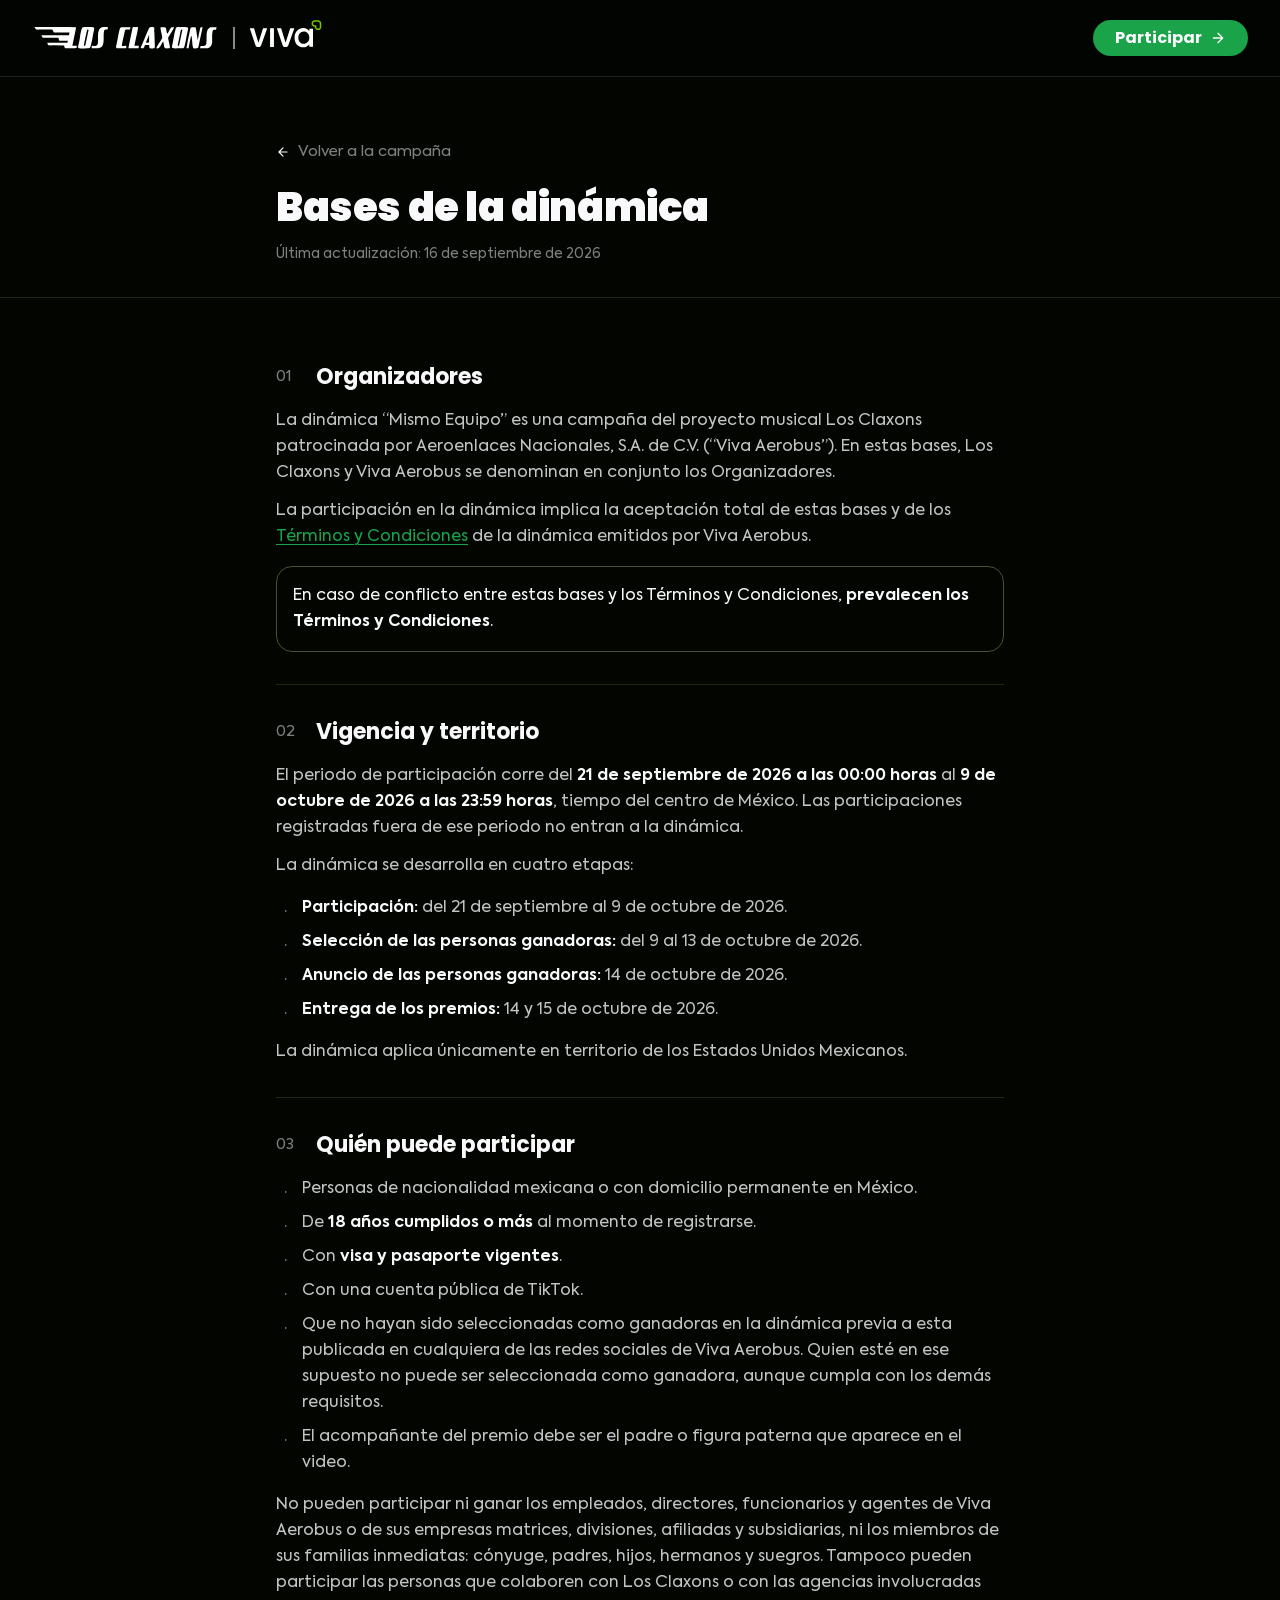
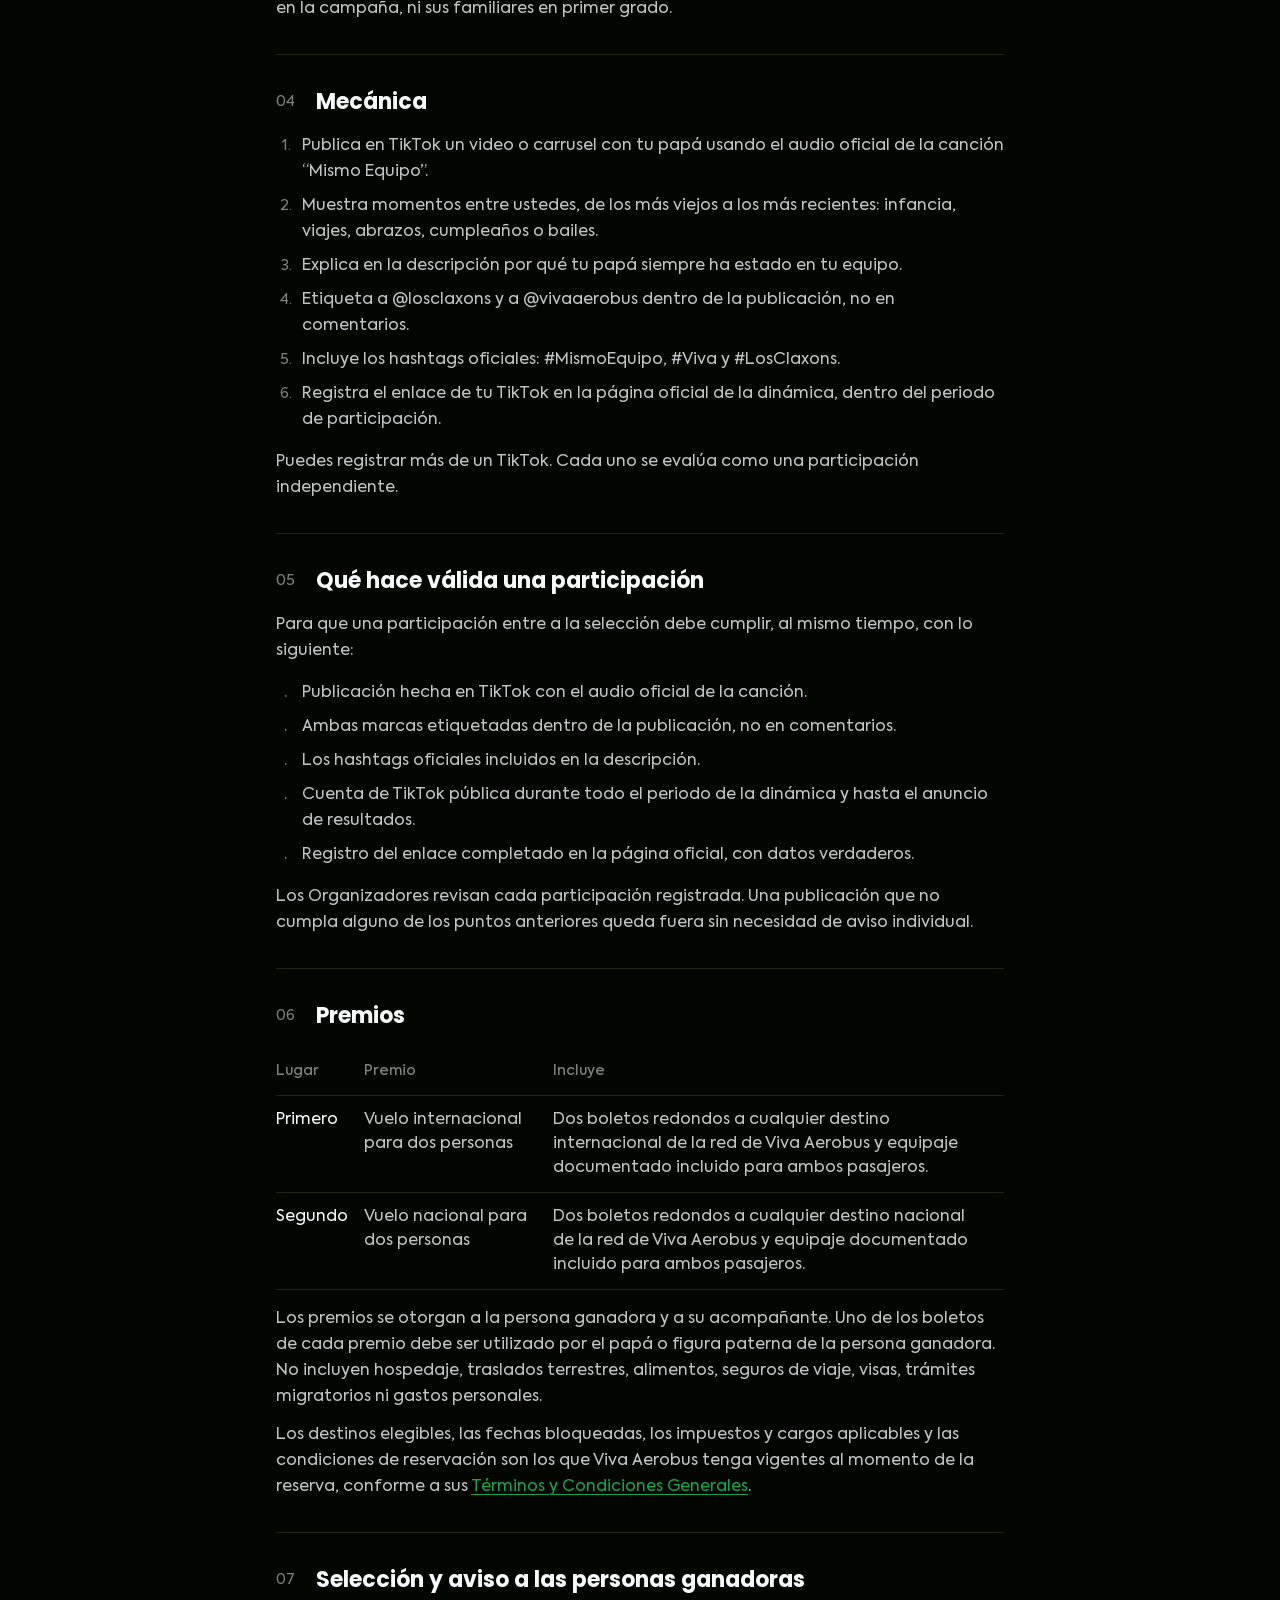
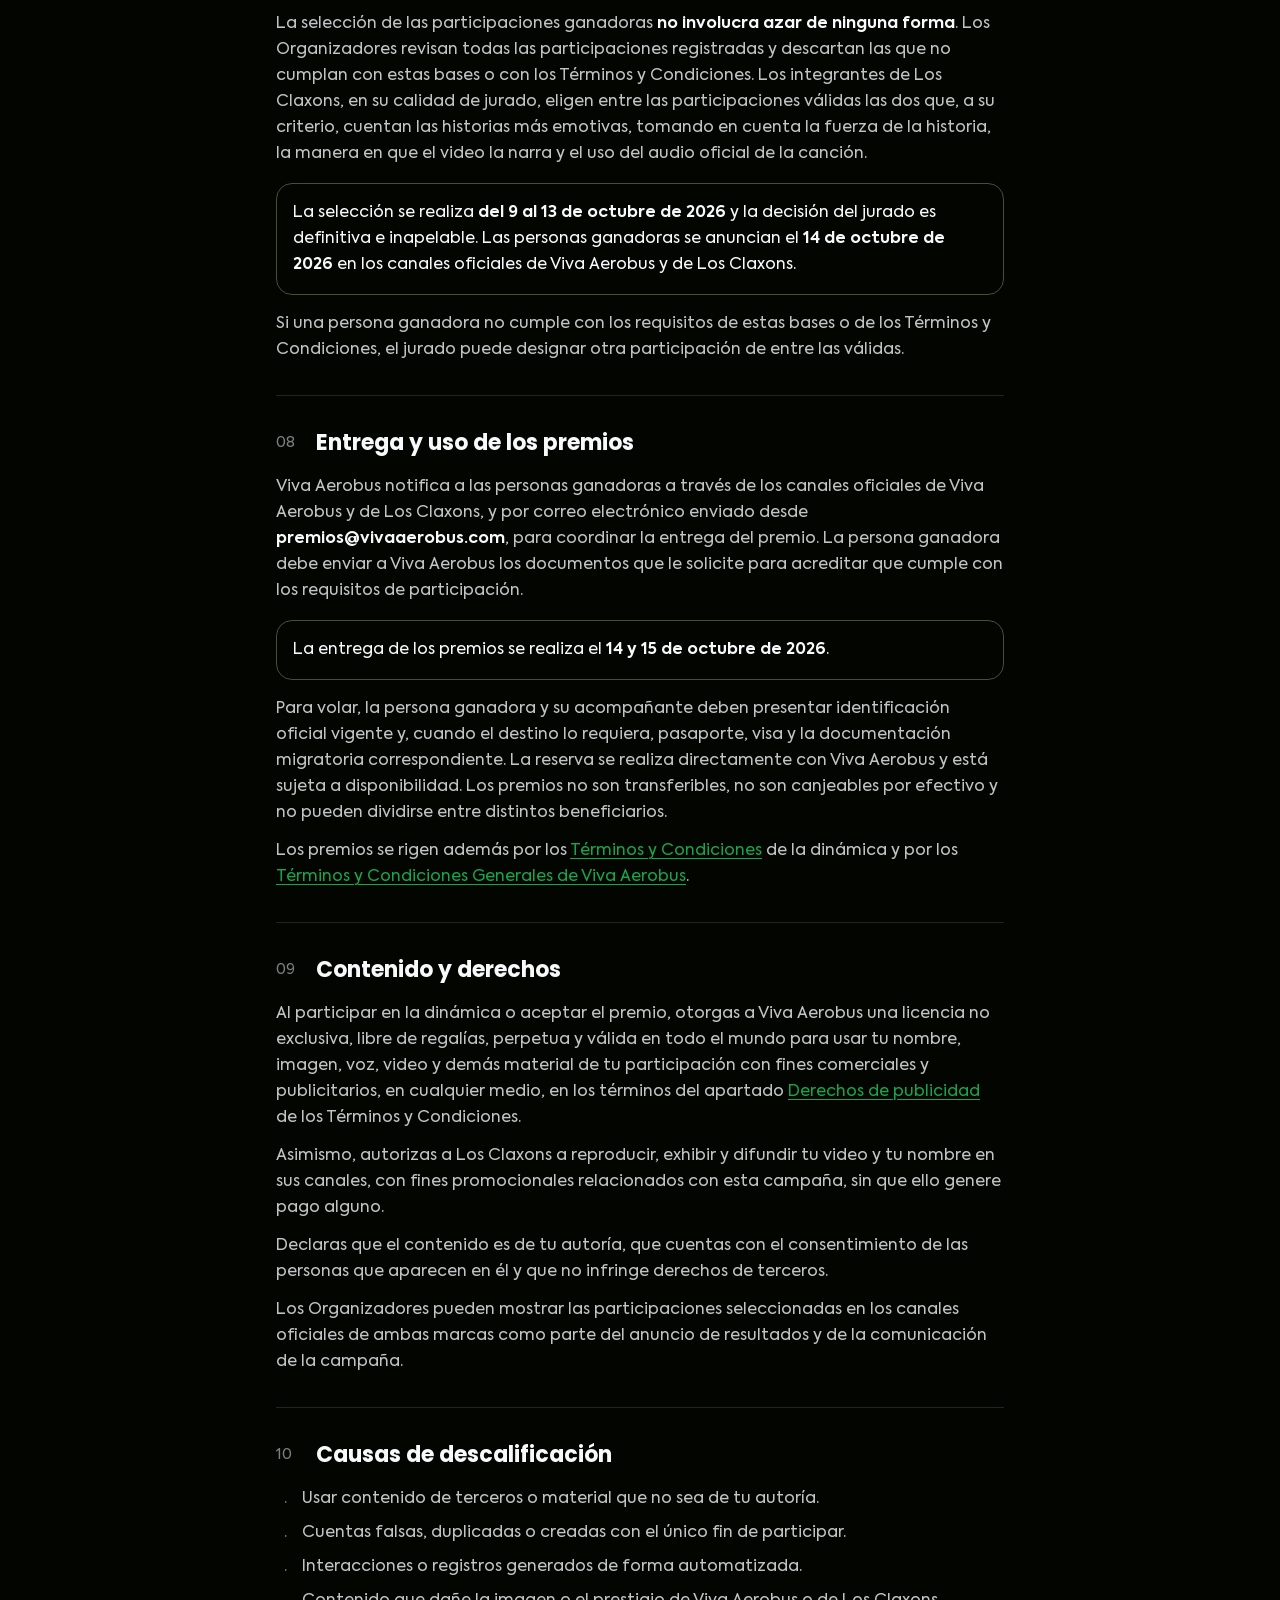
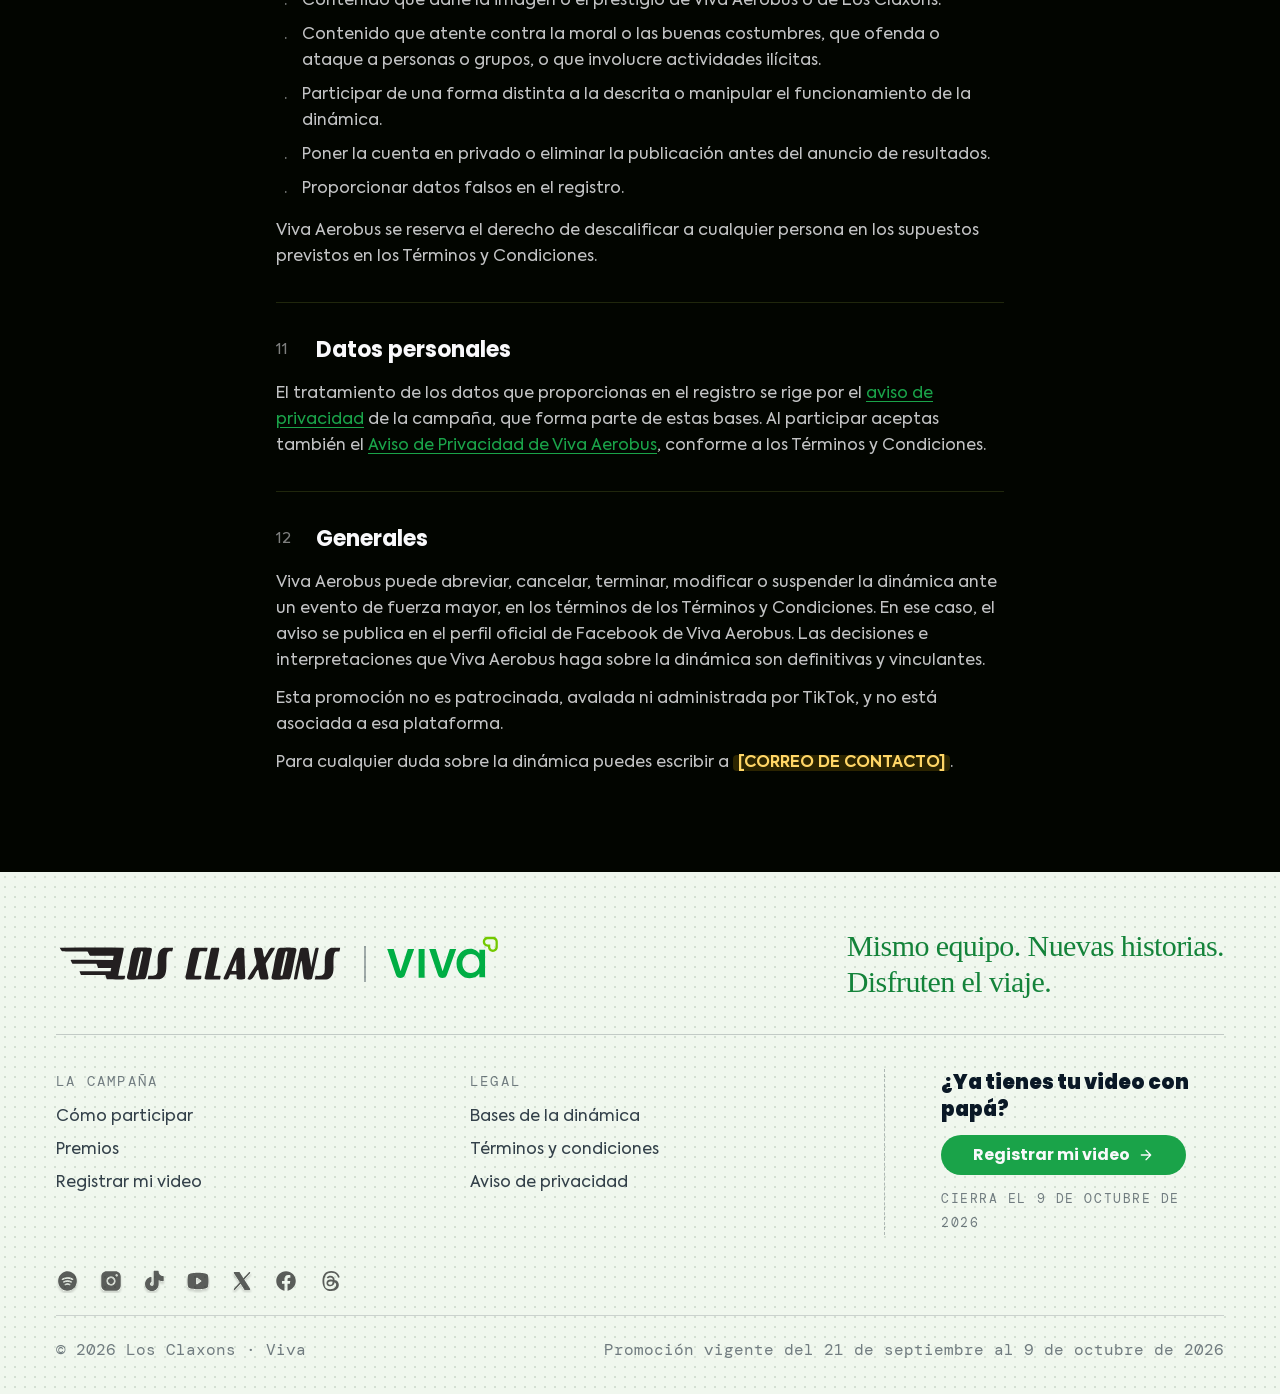
==== bases.html @ 54ed5cb2 "Mismo Equipo · version publica para www.losclaxons.com Sitio estatico listo para Apache en la raiz d" ====
<!doctype html>
<html lang="es-MX">
<head>
<meta charset="utf-8">
<meta name="viewport" content="width=device-width, initial-scale=1">

<title>Bases de la dinámica · Mismo Equipo</title>
<meta name="description" content="Bases oficiales de la dinámica Mismo Equipo de Los Claxons y Viva Aerobus: quién puede participar, mecánica, premios, fechas y cómo se eligen las participaciones ganadoras.">
<link rel="canonical" href="https://www.losclaxons.com/bases.html">

<meta name="theme-color" content="#020500">
<link rel="icon" href="favicon.ico" sizes="32x32">
<link rel="icon" href="favicon.svg" type="image/svg+xml">
<link rel="apple-touch-icon" href="apple-touch-icon.png">

<meta property="og:type" content="website">
<meta property="og:site_name" content="Mismo Equipo">
<meta property="og:locale" content="es_MX">
<meta property="og:url" content="https://www.losclaxons.com/bases.html">
<meta property="og:title" content="Bases de la dinámica Mismo Equipo">
<meta property="og:description" content="Bases oficiales de la dinámica Mismo Equipo de Los Claxons y Viva Aerobus: quién puede participar, mecánica, premios, fechas y cómo se eligen las participaciones ganadoras.">
<meta property="og:image" content="https://www.losclaxons.com/assets/og-mismo-equipo.jpg">
<meta property="og:image:type" content="image/jpeg">
<meta property="og:image:width" content="1200">
<meta property="og:image:height" content="630">
<meta property="og:image:alt" content="Una niña de la mano de su papá piloto, con el titular “Viaja con tu equipo favorito”.">

<meta name="twitter:card" content="summary_large_image">
<meta name="twitter:title" content="Bases de la dinámica Mismo Equipo">
<meta name="twitter:description" content="Bases oficiales de la dinámica Mismo Equipo de Los Claxons y Viva Aerobus: quién puede participar, mecánica, premios, fechas y cómo se eligen las participaciones ganadoras.">
<meta name="twitter:image" content="https://www.losclaxons.com/assets/og-mismo-equipo.jpg">
<meta name="twitter:image:alt" content="Una niña de la mano de su papá piloto, con el titular “Viaja con tu equipo favorito”.">

<link rel="preconnect" href="https://fonts.googleapis.com">
<link rel="preconnect" href="https://fonts.gstatic.com" crossorigin>
<link rel="stylesheet" href="https://fonts.googleapis.com/css2?family=Poppins:ital,wght@0,500;0,700;0,900;1,400&family=Crafty+Girls&family=DM+Mono:wght@400&display=swap">
<link rel="stylesheet" href="css/estilos.css">
<link rel="stylesheet" href="css/documento.css">
</head>
<body>

<a class="saltar" href="#contenido">Saltar al contenido</a>

<header class="d-cabecera" id="cabecera">
  <div class="fila">
    <a class="marcas" href="index.html" aria-label="Mismo Equipo, inicio">
      <img class="claxons" src="assets/claxons.svg" alt="Los Claxons" width="1217" height="152">
      <span class="barra" aria-hidden="true"></span>
      <img class="viva" src="assets/viva-blanco-lima.svg" alt="Viva" width="2000" height="813">
    </a>
    <a class="d-btn verde" href="index.html#registro">
      Participar
      <img src="assets/icon-arrow-right.svg" alt="" width="16" height="16">
    </a>
  </div>
</header>

<main>

  <!-- =========================================================== portada -->
  <header class="doc-portada">
    <div class="env">
      <a class="doc-volver" href="index.html">
        <img src="assets/icon-arrow-right.svg" alt="" width="14" height="14">
        Volver a la campaña
      </a>

      <h1 class="doc-titulo">Bases de la dinámica</h1>
      <p class="doc-fecha">Última actualización: 16 de septiembre de 2026</p>

    </div>
  </header>

  <!-- ============================================================ cuerpo -->
  <div class="doc-cuerpo env" id="contenido">

        <article class="doc-texto">

      <section id="organizadores">
        <h2><span class="n">01</span>Organizadores</h2>
        <p>La dinámica “Mismo Equipo” es una campaña del proyecto musical Los Claxons patrocinada por Aeroenlaces Nacionales, S.A. de C.V. (“Viva Aerobus”). En estas bases, Los Claxons y Viva Aerobus se denominan en conjunto los Organizadores.</p>
        <p>La participación en la dinámica implica la aceptación total de estas bases y de los <a href="terminos.html">Términos y Condiciones</a> de la dinámica emitidos por Viva Aerobus.</p>
        <div class="doc-nota">
          <p>En caso de conflicto entre estas bases y los Términos y Condiciones, <strong>prevalecen los Términos y Condiciones</strong>.</p>
        </div>
      </section>

      <section id="vigencia">
        <h2><span class="n">02</span>Vigencia y territorio</h2>
        <p>El periodo de participación corre del <strong>21 de septiembre de 2026 a las 00:00 horas</strong> al <strong>9 de octubre de 2026 a las 23:59 horas</strong>, tiempo del centro de México. Las participaciones registradas fuera de ese periodo no entran a la dinámica.</p>
        <p>La dinámica se desarrolla en cuatro etapas:</p>
        <ul>
          <li><strong>Participación:</strong> del 21 de septiembre al 9 de octubre de 2026.</li>
          <li><strong>Selección de las personas ganadoras:</strong> del 9 al 13 de octubre de 2026.</li>
          <li><strong>Anuncio de las personas ganadoras:</strong> 14 de octubre de 2026.</li>
          <li><strong>Entrega de los premios:</strong> 14 y 15 de octubre de 2026.</li>
        </ul>
        <p>La dinámica aplica únicamente en territorio de los Estados Unidos Mexicanos.</p>
      </section>

      <section id="participantes">
        <h2><span class="n">03</span>Quién puede participar</h2>
        <ul>
          <li>Personas de nacionalidad mexicana o con domicilio permanente en México.</li>
          <li>De <strong>18 años cumplidos o más</strong> al momento de registrarse.</li>
          <li>Con <strong>visa y pasaporte vigentes</strong>.</li>
          <li>Con una cuenta pública de TikTok.</li>
          <li>Que no hayan sido seleccionadas como ganadoras en la dinámica previa a esta publicada en cualquiera de las redes sociales de Viva Aerobus. Quien esté en ese supuesto no puede ser seleccionada como ganadora, aunque cumpla con los demás requisitos.</li>
          <li>El acompañante del premio debe ser el padre o figura paterna que aparece en el video.</li>
        </ul>
        <p>No pueden participar ni ganar los empleados, directores, funcionarios y agentes de Viva Aerobus o de sus empresas matrices, divisiones, afiliadas y subsidiarias, ni los miembros de sus familias inmediatas: cónyuge, padres, hijos, hermanos y suegros. Tampoco pueden participar las personas que colaboren con Los Claxons o con las agencias involucradas en la campaña, ni sus familiares en primer grado.</p>
      </section>

      <section id="mecanica">
        <h2><span class="n">04</span>Mecánica</h2>
        <ol>
          <li>Publica en TikTok un video o carrusel con tu papá usando el audio oficial de la canción “Mismo Equipo”.</li>
          <li>Muestra momentos entre ustedes, de los más viejos a los más recientes: infancia, viajes, abrazos, cumpleaños o bailes.</li>
          <li>Explica en la descripción por qué tu papá siempre ha estado en tu equipo.</li>
          <li>Etiqueta a @losclaxons y a @vivaaerobus dentro de la publicación, no en comentarios.</li>
          <li>Incluye los hashtags oficiales: #MismoEquipo, #Viva y #LosClaxons.</li>
          <li>Registra el enlace de tu TikTok en la página oficial de la dinámica, dentro del periodo de participación.</li>
        </ol>
        <p>Puedes registrar más de un TikTok. Cada uno se evalúa como una participación independiente.</p>
      </section>

      <section id="validez">
        <h2><span class="n">05</span>Qué hace válida una participación</h2>
        <p>Para que una participación entre a la selección debe cumplir, al mismo tiempo, con lo siguiente:</p>
        <ul>
          <li>Publicación hecha en TikTok con el audio oficial de la canción.</li>
          <li>Ambas marcas etiquetadas dentro de la publicación, no en comentarios.</li>
          <li>Los hashtags oficiales incluidos en la descripción.</li>
          <li>Cuenta de TikTok pública durante todo el periodo de la dinámica y hasta el anuncio de resultados.</li>
          <li>Registro del enlace completado en la página oficial, con datos verdaderos.</li>
        </ul>
        <p>Los Organizadores revisan cada participación registrada. Una publicación que no cumpla alguno de los puntos anteriores queda fuera sin necesidad de aviso individual.</p>
      </section>

      <section id="premios">
        <h2><span class="n">06</span>Premios</h2>
        <div class="doc-tabla">
          <table>
            <thead>
              <tr><th scope="col">Lugar</th><th scope="col">Premio</th><th scope="col">Incluye</th></tr>
            </thead>
            <tbody>
              <tr>
                <td>Primero</td>
                <td>Vuelo internacional para dos personas</td>
                <td>Dos boletos redondos a cualquier destino internacional de la red de Viva Aerobus y equipaje documentado incluido para ambos pasajeros.</td>
              </tr>
              <tr>
                <td>Segundo</td>
                <td>Vuelo nacional para dos personas</td>
                <td>Dos boletos redondos a cualquier destino nacional de la red de Viva Aerobus y equipaje documentado incluido para ambos pasajeros.</td>
              </tr>
            </tbody>
          </table>
        </div>
        <p>Los premios se otorgan a la persona ganadora y a su acompañante. Uno de los boletos de cada premio debe ser utilizado por el papá o figura paterna de la persona ganadora. No incluyen hospedaje, traslados terrestres, alimentos, seguros de viaje, visas, trámites migratorios ni gastos personales.</p>
        <p>Los destinos elegibles, las fechas bloqueadas, los impuestos y cargos aplicables y las condiciones de reservación son los que Viva Aerobus tenga vigentes al momento de la reserva, conforme a sus <a href="https://www.vivaaerobus.com/es-mx/legal/terminos-y-condiciones" target="_blank" rel="noopener">Términos y Condiciones Generales</a>.</p>
      </section>

      <section id="seleccion">
        <h2><span class="n">07</span>Selección y aviso a las personas ganadoras</h2>
        <p>La selección de las participaciones ganadoras <strong>no involucra azar de ninguna forma</strong>. Los Organizadores revisan todas las participaciones registradas y descartan las que no cumplan con estas bases o con los Términos y Condiciones. Los integrantes de Los Claxons, en su calidad de jurado, eligen entre las participaciones válidas las dos que, a su criterio, cuentan las historias más emotivas, tomando en cuenta la fuerza de la historia, la manera en que el video la narra y el uso del audio oficial de la canción.</p>
        <div class="doc-nota">
          <p>La selección se realiza <strong>del 9 al 13 de octubre de 2026</strong> y la decisión del jurado es definitiva e inapelable. Las personas ganadoras se anuncian el <strong>14 de octubre de 2026</strong> en los canales oficiales de Viva Aerobus y de Los Claxons.</p>
        </div>
        <p>Si una persona ganadora no cumple con los requisitos de estas bases o de los Términos y Condiciones, el jurado puede designar otra participación de entre las válidas.</p>
      </section>

      <section id="entrega">
        <h2><span class="n">08</span>Entrega y uso de los premios</h2>
        <p>Viva Aerobus notifica a las personas ganadoras a través de los canales oficiales de Viva Aerobus y de Los Claxons, y por correo electrónico enviado desde <strong>premios@vivaaerobus.com</strong>, para coordinar la entrega del premio. La persona ganadora debe enviar a Viva Aerobus los documentos que le solicite para acreditar que cumple con los requisitos de participación.</p>
        <div class="doc-nota">
          <p>La entrega de los premios se realiza el <strong>14 y 15 de octubre de 2026</strong>.</p>
        </div>
        <p>Para volar, la persona ganadora y su acompañante deben presentar identificación oficial vigente y, cuando el destino lo requiera, pasaporte, visa y la documentación migratoria correspondiente. La reserva se realiza directamente con Viva Aerobus y está sujeta a disponibilidad. Los premios no son transferibles, no son canjeables por efectivo y no pueden dividirse entre distintos beneficiarios.</p>
        <p>Los premios se rigen además por los <a href="terminos.html#premio">Términos y Condiciones</a> de la dinámica y por los <a href="https://www.vivaaerobus.com/es-mx/legal/terminos-y-condiciones" target="_blank" rel="noopener">Términos y Condiciones Generales de Viva Aerobus</a>.</p>
      </section>

      <section id="contenido-derechos">
        <h2><span class="n">09</span>Contenido y derechos</h2>
        <p>Al participar en la dinámica o aceptar el premio, otorgas a Viva Aerobus una licencia no exclusiva, libre de regalías, perpetua y válida en todo el mundo para usar tu nombre, imagen, voz, video y demás material de tu participación con fines comerciales y publicitarios, en cualquier medio, en los términos del apartado <a href="terminos.html#derechos">Derechos de publicidad</a> de los Términos y Condiciones.</p>
        <p>Asimismo, autorizas a Los Claxons a reproducir, exhibir y difundir tu video y tu nombre en sus canales, con fines promocionales relacionados con esta campaña, sin que ello genere pago alguno.</p>
        <p>Declaras que el contenido es de tu autoría, que cuentas con el consentimiento de las personas que aparecen en él y que no infringe derechos de terceros.</p>
        <p>Los Organizadores pueden mostrar las participaciones seleccionadas en los canales oficiales de ambas marcas como parte del anuncio de resultados y de la comunicación de la campaña.</p>
      </section>

      <section id="descalificacion">
        <h2><span class="n">10</span>Causas de descalificación</h2>
        <ul>
          <li>Usar contenido de terceros o material que no sea de tu autoría.</li>
          <li>Cuentas falsas, duplicadas o creadas con el único fin de participar.</li>
          <li>Interacciones o registros generados de forma automatizada.</li>
          <li>Contenido que dañe la imagen o el prestigio de Viva Aerobus o de Los Claxons.</li>
          <li>Contenido que atente contra la moral o las buenas costumbres, que ofenda o ataque a personas o grupos, o que involucre actividades ilícitas.</li>
          <li>Participar de una forma distinta a la descrita o manipular el funcionamiento de la dinámica.</li>
          <li>Poner la cuenta en privado o eliminar la publicación antes del anuncio de resultados.</li>
          <li>Proporcionar datos falsos en el registro.</li>
        </ul>
        <p>Viva Aerobus se reserva el derecho de descalificar a cualquier persona en los supuestos previstos en los Términos y Condiciones.</p>
      </section>

      <section id="datos">
        <h2><span class="n">11</span>Datos personales</h2>
        <p>El tratamiento de los datos que proporcionas en el registro se rige por el <a href="privacidad.html">aviso de privacidad</a> de la campaña, que forma parte de estas bases. Al participar aceptas también el <a href="https://www.vivaaerobus.com/es-mx/legal/aviso-de-privacidad" target="_blank" rel="noopener">Aviso de Privacidad de Viva Aerobus</a>, conforme a los Términos y Condiciones.</p>
      </section>

      <section id="generales">
        <h2><span class="n">12</span>Generales</h2>
        <p>Viva Aerobus puede abreviar, cancelar, terminar, modificar o suspender la dinámica ante un evento de fuerza mayor, en los términos de los Términos y Condiciones. En ese caso, el aviso se publica en el perfil oficial de Facebook de Viva Aerobus. Las decisiones e interpretaciones que Viva Aerobus haga sobre la dinámica son definitivas y vinculantes.</p>
        <p>Esta promoción no es patrocinada, avalada ni administrada por TikTok, y no está asociada a esa plataforma.</p>
        <p>Para cualquier duda sobre la dinámica puedes escribir a <mark class="pendiente">[CORREO DE CONTACTO]</mark>.</p>
      </section>

    </article>
  </div>

</main>

<!-- =============================================================== pie -->
<footer class="d-pie">
  <div class="env">
    <div class="d-pie-alto">
      <div class="marcas">
        <img class="claxons" src="assets/claxons-tinta.svg" alt="Los Claxons" width="1217" height="152">
        <span class="barra" aria-hidden="true"></span>
        <img class="viva" src="assets/viva.svg" alt="Viva" width="2000" height="813">
      </div>
      <p class="lema">Mismo equipo. Nuevas historias.<br>Disfruten el viaje.</p>
    </div>

    <div class="d-pie-rejilla">
      <nav aria-label="La campaña">
        <h4>La campaña</h4>
        <ul>
          <li><a href="index.html#como">Cómo participar</a></li>
          <li><a href="index.html#cancion">Premios</a></li>
          <li><a href="index.html#registro">Registrar mi video</a></li>
        </ul>
      </nav>
      <nav aria-label="Legal">
        <h4>Legal</h4>
        <ul>
          <li><a href="bases.html" aria-current="page">Bases de la dinámica</a></li>
          <li><a href="terminos.html">Términos y condiciones</a></li>
          <li><a href="privacidad.html">Aviso de privacidad</a></li>
        </ul>
      </nav>
      <div class="d-pie-llamado">
        <p class="invita">¿Ya tienes tu video con papá?</p>
        <a class="d-btn verde" href="index.html#registro">
          Registrar mi video
          <img src="assets/icon-arrow-right.svg" alt="" width="16" height="16">
        </a>
        <p class="plazo">Cierra el 9 de octubre de 2026</p>
      </div>
    </div>

    <ul class="d-pie-social" aria-label="Los Claxons en redes">
      <li><a href="https://ffm.to/mismoequipo" target="_blank" rel="noopener" aria-label="Escuchar Mismo Equipo"><img src="assets/social-spotify.svg" alt="" width="23" height="24"></a></li>
      <li><a href="https://www.instagram.com/losclaxons/" target="_blank" rel="noopener" aria-label="Los Claxons en Instagram"><img src="assets/social-instagram.svg" alt="" width="24" height="24"></a></li>
      <li><a href="https://www.tiktok.com/@los.claxons" target="_blank" rel="noopener" aria-label="Los Claxons en TikTok"><img src="assets/social-tiktok.svg" alt="" width="23" height="24"></a></li>
      <li><a href="https://www.youtube.com/@LosClaxonsOficial" target="_blank" rel="noopener" aria-label="Los Claxons en YouTube"><img src="assets/social-youtube.svg" alt="" width="24" height="24"></a></li>
      <li><a href="https://twitter.com/LosClaxons" target="_blank" rel="noopener" aria-label="Los Claxons en X"><img src="assets/social-x.svg" alt="" width="24" height="24"></a></li>
      <li><a href="https://www.facebook.com/losclaxons" target="_blank" rel="noopener" aria-label="Los Claxons en Facebook"><img src="assets/social-facebook.svg" alt="" width="24" height="24"></a></li>
      <li><a href="https://www.threads.com/@losclaxons" target="_blank" rel="noopener" aria-label="Los Claxons en Threads"><img src="assets/social-threads.svg" alt="" width="24" height="24"></a></li>
    </ul>

    <div class="d-pie-bajo">
      <span>© 2026 Los Claxons · Viva</span>
      <span>Promoción vigente del 21 de septiembre al 9 de octubre de 2026</span>
    </div>
  </div>
</footer>

<script src="js/documento.js"></script>
</body>
</html>
---- css/estilos.css ----
/* ============================================================== fuentes == */
/* Guia de marca: Poppins para titulos, Axiforma para contenido digital.
   Axiforma es comercial y no existe en Google Fonts, asi que sus archivos
   van en assets/fuentes/ con licencia web. Mientras no esten, la pila de
   respaldo cae en Poppins y la pagina no se rompe. La manuscrita de
   campana se queda como esta. */

@font-face {
  font-family: "Axiforma";
  src: url("../assets/fuentes/axiforma-regular.woff2") format("woff2");
  font-weight: 400; font-style: normal; font-display: swap;
}

@font-face {
  font-family: "Axiforma";
  src: url("../assets/fuentes/axiforma-italic.woff2") format("woff2");
  font-weight: 400; font-style: italic; font-display: swap;
}

@font-face {
  font-family: "Axiforma";
  src: url("../assets/fuentes/axiforma-medium.woff2") format("woff2");
  font-weight: 500; font-style: normal; font-display: swap;
}

@font-face {
  font-family: "Axiforma";
  src: url("../assets/fuentes/axiforma-bold.woff2") format("woff2");
  font-weight: 700; font-style: normal; font-display: swap;
}

@font-face {
  font-family: "Axiforma";
  src: url("../assets/fuentes/axiforma-black.woff2") format("woff2");
  font-weight: 900; font-style: normal; font-display: swap;
}

/* ==========================================================================
   Mismo Equipo · Los Claxons × Viva Aerobús
   Implementación directa del Figma "Claxon / landing-page" (28:54679).
   Los valores son los del archivo: espaciados, tamaños, colores y radios.
   El diseño está hecho a 1440 px; abajo de eso se adapta.
   ========================================================================== */

:root {
  /* --- tokens del archivo --- */
  --verde:        #1aa349;
  --negro:        #020500;
  --blanco:       #ffffff;

  --neutral-50:   #f9f9fb;
  --neutral-200:  #ccccd6;
  --neutral-300:  #aeafbe;
  --neutral-400:  #9091a5;
  --neutral-800:  #282942;

  --primary-400:  #a6b994;
  --primary-800:  #455130;
  --primary-950:  #20270c;

  --secondary-50:  #fffefa;
  --secondary-500: #dcd4b4;

  --boleto:       #f0f7ee;
  --cafe:         #5a4e37;
  --pie-fondo:    #f0f7ee;   /* el mismo claro del boleto y del formulario */

  /* estados inferidos, no venían dibujados */
  --verde-claro:  #22c45a;
  --verde-oscuro: #14833a;
  --error:        #c4453a;
  --error-suave:  #fbeceb;

  /* --- escala de espaciado del archivo --- */
  --e-1: 4px;  --e-2: 8px;   --e-3: 12px;  --e-4: 16px;
  --e-8: 32px; --e-16: 64px; --e-24: 96px; --e-32: 128px;

  --r-lg: 16px; --r-xl: 24px; --r-full: 9999px;

  /* --- tipografías --- */
  /* titulos */
  --display: "Poppins", "Helvetica Neue", Arial, sans-serif;
  /* contenido digital */
  --texto:   "Axiforma", "Poppins", "Helvetica Neue", Arial, sans-serif;
  --mano:    "Crafty Girls", "Segoe Script", cursive;

  --ancho:   1200px;
  --sombra-boleto: drop-shadow(0 3.6px 1.8px rgba(0,0,0,.25));
  --boleto-escala: 1;

  /* La palabra "viva" ocupa el 64% de su lienzo y "LOS CLAXONS" el 90% del
     suyo, asi que a misma altura de caja Viva se ve mas chico. Este factor
     lo compensa; a 1.40 los dos logotipos medirian exactamente igual. */
  --viva-escala: 1.15;
  --claxons-escala: .9;
}

/* La pieza vive en oscuro por diseño. */

/* Los bloques oscuros sin foto llevan la misma trama de puntos que el pie,
   apenas visible, para que el negro no quede plano. */
.d-trama { position: relative; isolation: isolate; }
.d-trama::before {
  content: ""; position: absolute; inset: 0; z-index: -1; pointer-events: none;
  color: #6f8a74;
  background-image: radial-gradient(circle, currentColor 1px, transparent 1.1px);
  background-size: 12px 12px; opacity: .07;
}

*, *::before, *::after { box-sizing: border-box; }

html { scroll-behavior: smooth; scroll-padding-top: 96px; }
@media (prefers-reduced-motion: reduce) { html { scroll-behavior: auto; } }

body {
  margin: 0;
  background: var(--negro);
  color: var(--neutral-50);
  font-family: var(--texto);
  font-size: 16px;
  line-height: 24px;
  -webkit-font-smoothing: antialiased;
  overflow-x: hidden;
}

img, svg { display: block; max-width: 100%; }
img { height: auto; }
a { color: inherit; }
::selection { background: var(--verde); color: #fff; }
:focus-visible { outline: 2px solid var(--verde-claro); outline-offset: 3px; border-radius: 4px; }

.solo-lectores { position: absolute; width: 1px; height: 1px; overflow: hidden; clip: rect(0 0 0 0); white-space: nowrap; }
.saltar {
  position: absolute; left: 16px; top: -72px; z-index: 200;
  background: var(--verde); color: #fff; padding: 12px 24px;
  border-radius: var(--r-xl); font-family: var(--display); font-weight: 700;
  font-size: 16px; text-decoration: none; transition: top .18s ease;
}
.saltar:focus { top: 16px; }

/* --------------------------------------------------------------- texto -- */

h1, h2, h3, h4 { margin: 0; font-family: var(--display); font-weight: 900; }
p { margin: 0; }

.d-h1 { font-size: 80px; line-height: 82px; color: var(--blanco); }
.d-h2 { font-size: 40px; line-height: 48px; }
.d-h3 { font-size: 20px; line-height: 28px; font-weight: 700; }

.d-mano {
  font-family: var(--mano); font-weight: 400;
  color: var(--verde); letter-spacing: -1.6px; line-height: 34px;
  font-size: 32px;
}

.d-cuerpo { font-family: var(--texto); font-size: 16px; line-height: 24px; }

/* --------------------------------------------------------------- botón -- */

.d-btn {
  display: inline-flex; align-items: center; justify-content: center; gap: var(--e-2);
  border: 0; border-radius: var(--r-xl);
  font-family: var(--display); font-size: 16px; line-height: 16px; font-weight: 700;
  text-decoration: none; cursor: pointer;
  padding: var(--e-3) var(--e-8);
  transition: background-color .2s ease, border-color .2s ease, color .2s ease,
              transform .16s cubic-bezier(.2,.7,.3,1), box-shadow .2s ease;
}
.d-btn img, .d-btn svg { width: 16px; height: 16px; transition: transform .24s cubic-bezier(.2,.7,.3,1); }
.d-btn:hover img, .d-btn:hover svg { transform: translateX(4px); }

.d-btn.verde { background: var(--verde); color: var(--neutral-50); }
.d-btn.verde:hover { background: var(--verde-claro); transform: translateY(-2px); box-shadow: 0 10px 24px -12px rgba(26,163,73,.85); }
.d-btn.verde:active { background: var(--verde-oscuro); transform: translateY(0); }

.d-btn.linea {
  background: rgba(249,249,251,0); border: 1px solid var(--neutral-50); color: var(--neutral-50);
  font-weight: 500; padding: var(--e-3) var(--e-4);
}
.d-btn.linea:hover { background: rgba(249,249,251,.12); transform: translateY(-2px); }
.d-btn.linea:active { transform: translateY(0); }

.d-btn[disabled], .d-btn[aria-disabled="true"] {
  opacity: .45; pointer-events: none;
}

/* ------------------------------------------------------------ cabecera -- */

.d-cabecera {
  position: fixed; top: 0; left: 0; right: 0; z-index: 60;
  background: rgba(2,5,0,.86); backdrop-filter: blur(14px);
  border-bottom: 1px solid rgba(249,249,251,.1);
  transition: transform .4s cubic-bezier(.2,.7,.3,1), opacity .24s ease;
}
.d-cabecera.oculta { transform: translateY(-100%); opacity: 0; pointer-events: none; }
.d-cabecera .fila {
  max-width: 1440px; margin: 0 auto; padding: 0 var(--e-8);
  height: 76px; display: flex; align-items: center; gap: var(--e-4);
}
/* Guia de marca de Viva: cuando acompana a otra marca va del lado
   derecho, a escala balanceada y separada por un filete vertical. */
/* Los logotipos nuevos traen su tinta centrada en el lienzo (48.7% y 50%),
   asi que se alinean solos. Se miden por ALTO, no por ancho: asi el par
   queda parejo aunque cambien de proporcion al reemplazarlos. */
.d-cabecera .marcas { display: flex; align-items: center; gap: 14px; text-decoration: none; }
.d-cabecera .marcas .claxons { height: calc(26px * var(--claxons-escala)); width: auto; }
.d-cabecera .marcas .viva { height: calc(26px * var(--viva-escala)); width: auto; }
.d-cabecera .marcas .barra { flex: none; width: 1.5px; height: 22px; background: rgba(249,249,251,.55); }
.d-cabecera .d-btn { margin-left: auto; padding: 10px 22px; }

/* ---------------------------------------------------------------- hero -- */

.d-hero {
  position: relative; isolation: isolate;
  min-height: 854px;
  display: flex; align-items: center;
  padding: var(--e-32) 24px;
}
.d-hero-foto {
  position: absolute; inset: 0; z-index: -2;
  width: 100%; height: 100%; object-fit: cover; object-position: 62% 50%;
}
.d-hero-velo {
  position: absolute; inset: 0; z-index: -1;
  background:
    linear-gradient(90deg, rgba(0,0,0,.2) 0%, rgba(0,0,0,.2) 100%),
    linear-gradient(180deg, rgba(0,0,0,0) 0%, rgba(0,0,0,.56) 50%, var(--negro) 100%);
}
/* mismo contenedor que las demas secciones: 1200 px como tope, centrado */
.d-hero-bloque {
  flex: 1 0 0; min-width: 0; max-width: var(--ancho); margin: 0 auto;
  display: flex; flex-direction: column;
}

.d-hero-cont { display: flex; flex-direction: column; gap: var(--e-4); padding: var(--r-lg) var(--e-4); }

/* lockup: posiciones exactas del archivo */
/* Era un lockup de posiciones absolutas calcadas del Figma. Los logotipos
   nuevos tienen otra proporcion, asi que ahora es una fila que se alinea
   por el centro y aguanta cualquier reemplazo. */
/* el ala del logotipo entra con aire propio; el margen negativo lo alinea
   opticamente con la primera letra del titular */
.d-marcas-hero { display: flex; align-items: center; gap: 22px; margin-left: -40px; }
.d-marcas-hero .claxons { height: calc(50px * var(--claxons-escala)); width: auto; }
.d-marcas-hero .viva { height: calc(50px * var(--viva-escala)); width: auto; }
.d-marcas-hero .barra { flex: none; width: 2px; height: 40px; background: rgba(249,249,251,.62); }

.d-hero-titulo { display: flex; flex-direction: column; gap: 2px; padding: var(--e-4) 0 var(--e-4); }
.d-hero-titulo .d-h1 { white-space: pre-wrap; }

.d-hashtag-hero { height: 68px; display: flex; align-items: flex-end; padding-left: 280px; }
.d-hashtag-hero span {
  display: block;
  font-family: var(--mano); font-weight: 400;
  font-size: 74px; line-height: 74px; letter-spacing: -3.7px;
  color: var(--verde);
  text-shadow: -1.581px 1.581px 1.581px rgba(0,0,0,.4);
  transform: rotate(-3.79deg); transform-origin: left center;
  white-space: nowrap;
}

/* La linea estira y el avion no: antes era un solo svg con
   preserveAspectRatio=none y en pantallas angostas se aplastaba. */
.d-divisor {
  /* mas largo que el parrafo del hero, que mide 680, para que sobresalga */
  position: relative; width: 780px; max-width: 100%; height: 5px; margin: 0;
  display: flex; align-items: center; gap: 18px;
}
.d-divisor .linea { flex: 1 1 auto; min-width: 0; height: 2px; background: #00ad44; }
.d-divisor .avion { flex: none; width: 56px; height: 56px; max-width: none; }

.d-hero-texto { width: 680px; max-width: 100%; padding: var(--e-4) 0; }
.d-hero-texto p { color: var(--neutral-50); font-size: 20px; line-height: 30px; }

.d-hero-acciones { display: flex; gap: var(--e-4); align-items: center; padding-top: 10px; }

.d-hero-social { display: flex; flex-direction: column; gap: var(--e-4); padding: var(--r-lg) var(--e-4); }
.d-social { display: flex; flex-wrap: wrap; align-items: center; gap: 14px 22px; list-style: none; margin: 0; padding: 0; }
.d-social .rotulo { color: var(--neutral-50); }
.d-social a {
  display: block; width: 27px; height: 27px;
  transition: transform .22s cubic-bezier(.2,.7,.3,1), filter .22s ease, opacity .22s ease;
  opacity: .92;
}
.d-social a:hover { transform: translateY(-3px) scale(1.08); opacity: 1; filter: drop-shadow(0 4px 10px rgba(26,163,73,.55)); }
.d-social img { width: 100%; height: 100%; }

/* ------------------------------------------------- canción y premios --- */

/* Los boletos van rotados y se salen de su caja a proposito. overflow-x:
   clip recorta ese sobrante sin crear contenedor de scroll ni tocar el
   eje vertical, asi el documento nunca se ensancha. */
.d-seccion {
  padding: var(--e-32) 24px; display: flex; align-items: center; justify-content: center;
  overflow-x: clip;
}
.d-bloque { flex: 1 0 0; min-width: 0; max-width: var(--ancho); display: flex; }

.d-cancion-txt {
  width: 546px; flex: none;
  display: flex; flex-direction: column; gap: var(--e-4);
  padding: var(--r-lg) var(--e-4);
}
.d-cancion-txt .d-h2 { color: var(--neutral-50); }
.d-cancion-txt .cuerpo { color: var(--neutral-50); font-size: 20px; line-height: 30px; }
.d-cancion-txt .cuerpo u { text-decoration: underline; text-underline-position: from-font; }
.d-cancion-txt .cuerpo .enlace {
  color: var(--verde); text-decoration: underline; text-underline-offset: 3px;
  transition: color .18s ease;
}
.d-cancion-txt .cuerpo .enlace:hover { color: var(--verde-claro); }

.d-tags { display: flex; flex-wrap: wrap; gap: 8px 14px; }
.d-tag {
  font-family: var(--texto); font-style: italic; font-size: 17px; line-height: 28px;
  color: var(--verde); background: none; border: 0; padding: 0;
  border-radius: 48px; cursor: pointer; white-space: nowrap;
  transition: color .18s ease, text-shadow .18s ease, transform .14s ease;
}
.d-tag:hover { color: var(--verde-claro); text-shadow: 0 0 14px rgba(34,196,90,.55); }
.d-tag:active { transform: scale(.96); }
.d-tag.copiada { color: var(--verde-claro); text-shadow: 0 0 16px rgba(34,196,90,.7); }

/* boletos */
.d-boletos {
  flex: 1 0 0; min-width: 0; height: 385px;
  display: flex; align-items: flex-end;
  padding: var(--r-lg) var(--e-4);
  perspective: 1600px;
}
.d-boleto-caja {
  width: calc(418.474px * var(--boleto-escala));
  height: calc(619.966px * var(--boleto-escala));
  flex: none;
  display: flex; align-items: center; justify-content: center;
}
.d-boleto-caja.uno { margin-right: calc(-54px * var(--boleto-escala)); z-index: 2; }
.d-boleto-caja.dos { z-index: 1; }

.d-boleto {
  position: relative; width: 324px; height: 572.4px;
  filter: var(--sombra-boleto);
  transition: transform .45s cubic-bezier(.2,.7,.3,1), filter .45s ease;
}
.d-boleto-caja.uno .d-boleto { transform: rotate(-10deg) scale(var(--boleto-escala)); }
.d-boleto-caja.dos .d-boleto { transform: rotate(10deg) scale(var(--boleto-escala)); }
.d-boleto-caja:hover { z-index: 3; }
.d-boleto-caja:hover .d-boleto {
  transform: rotate(0deg) translateY(-14px) scale(calc(var(--boleto-escala) * 1.03));
  filter: drop-shadow(0 22px 30px rgba(0,0,0,.5));
}
@media (prefers-reduced-motion: reduce) {
  .d-boleto-caja:hover .d-boleto { transform: rotate(0deg); }
}

.d-boleto .forma { position: absolute; left: -0.04px; top: -4.27px; width: 324.076px; height: 575.1px; }
.d-boleto .retrato {
  position: absolute; left: 24.3px; top: 24.75px;
  width: 275.4px; height: 227.7px; border-radius: 18px; overflow: hidden;
}
.d-boleto .retrato img { width: 100%; height: 100%; object-fit: cover; }
.d-boleto .retrato::after {
  content: ""; position: absolute; inset: 0; border-radius: 18px;
  background: linear-gradient(180deg, rgba(2,5,0,0) 40%, rgba(2,5,0,.32) 100%);
}

.d-boleto .lugar {
  position: absolute; left: 91.84px; top: 87.07px; width: 130.5px;
  display: flex; flex-direction: column; align-items: center; justify-content: center;
  color: var(--neutral-50); white-space: nowrap;
  filter: drop-shadow(0 3.6px 1.8px rgba(0,0,0,.25));
  z-index: 2;
}
/* el numero va en la manuscrita de campana y el ordinal en Poppins */
.d-boleto .lugar .num { font-family: var(--mano); font-weight: 400; font-size: 90px; line-height: 90px; }
.d-boleto .lugar .num sup {
  font-family: var(--display); font-weight: 700;
  font-size: 34px; line-height: 90px; vertical-align: baseline; letter-spacing: -.01em;
}
.d-boleto .lugar .palabra {
  font-family: var(--display); font-weight: 900;
  font-size: 45px; line-height: 42px; text-transform: uppercase;
}

.d-boleto .corte { position: absolute; left: 16.24px; top: 298.57px; width: 291.6px; }
.d-boleto .lista {
  position: absolute; left: 29.74px; top: 304px; width: 265.5px;
  display: flex; flex-direction: column; align-items: center; gap: 7px;
}
.d-boleto .lista .encabezado { width: 100%; text-align: center; }
.d-boleto .lista .titulo {
  font-family: var(--texto); font-weight: 900; font-size: 19px; line-height: 24px;
  text-transform: uppercase; color: var(--neutral-800);
}
.d-boleto .lista .sub {
  font-family: var(--mano); font-size: 22px; line-height: 1.15;
  letter-spacing: -1.2px; color: var(--verde);
}
.d-boleto .lista .fila { display: flex; align-items: center; gap: 7.2px; width: 100%; }
.d-boleto .lista .fila img { width: 15.5px; height: 15.5px; flex: none; }
.d-boleto .lista .fila p { font-size: 13.5px; line-height: 18px; color: var(--neutral-800); }

/* --------------------------------------------------------------- pasos -- */

.d-pasos { position: relative; isolation: isolate; padding: var(--e-24) 24px; }
.d-pasos-foto { position: absolute; inset: 0; z-index: -2; width: 100%; height: 100%; object-fit: cover; }
.d-pasos > .d-pasos-foto, .d-pasos > .d-pasos-velo { left: 0; right: 0; }
.d-pasos-velo {
  position: absolute; inset: 0; z-index: -1;
  /* la banda clara del centro se abre del 34 al 66% para que se vean las
     caras de la foto; antes era un solo punto al 38% */
  background:
    linear-gradient(90deg, rgba(0,0,0,.4) 0%, rgba(0,0,0,.4) 100%),
    linear-gradient(180deg, var(--negro) 0%, rgba(2,5,0,.76) 12%, rgba(2,5,0,.3) 24%,
                    rgba(2,5,0,.06) 34%, rgba(2,5,0,.06) 66%, rgba(2,5,0,.3) 78%,
                    rgba(2,5,0,.76) 89%, var(--negro) 100%);
}
.d-pasos-bloque { max-width: 1040px; margin: 0 auto; display: flex; flex-direction: column; }

.d-pasos-cabeza {
  display: flex; flex-direction: column; align-items: center; justify-content: center;
  padding: var(--e-4); text-align: center;
}
.d-pasos-cabeza .d-h2 { color: var(--neutral-50); width: 100%; }
.d-pasos-cabeza .d-mano { text-shadow: -2px 2px 2px rgba(0,0,0,.4); white-space: nowrap; }

/* Los seis pasos son un solo listado en orden 1-6, para que se lean igual
   con lector de pantalla, con el teclado y en movil. El escalonado de
   escritorio lo hace la reja, no el orden del documento: antes eran dos
   columnas con 1-3-5 y 2-4-6, y al apilarse en movil se leia 1-3-5-2-4-6. */
.d-pasos-cuerpo {
  position: relative; min-height: 640px;
  padding: var(--r-lg) var(--e-4);
}
.d-pasos-lista {
  list-style: none; margin: 0; padding: 0;
  display: grid; grid-template-columns: 1fr 1fr;
  column-gap: var(--e-16); row-gap: var(--e-4);
  align-items: start;
}
/* la columna derecha baja un escalon */
.d-pasos-lista .paso:nth-child(even) { margin-top: var(--e-24); }

.d-divisor-v { position: absolute; left: 50%; top: 0; bottom: 0; width: 0; }
.d-divisor-v img { position: absolute; left: -7.36px; top: 0; height: 100%; width: 14.7279px; max-width: none; }

.paso {
  display: flex; align-items: center; gap: var(--e-2);
  list-style: none;
  padding: var(--e-4); border-radius: var(--r-xl);
  border: 1px solid transparent;
  opacity: 0; transform: translateY(18px);
  transition: opacity .55s ease, transform .55s cubic-bezier(.2,.7,.3,1),
              border-color .3s ease, background-color .3s ease;
}
.paso.visible { opacity: 1; transform: none; }
.paso .num {
  flex: none; width: 118px; text-align: center;
  font-family: var(--display); font-weight: 500; font-size: 92px; line-height: normal;
  color: var(--verde); opacity: .25;
  transition: opacity .3s ease, text-shadow .3s ease;
}
.paso .txt { flex: 1 0 0; min-width: 0; display: flex; flex-direction: column; gap: var(--e-2); }
.paso .txt h3 { color: var(--neutral-50); }
.paso .txt p { color: var(--neutral-50); }

.paso.activo { border-color: var(--blanco); }
.paso.activo .num { opacity: 1; }
.paso:hover { background: rgba(249,249,251,.05); border-color: rgba(249,249,251,.28); }
.paso:hover .num { opacity: 1; text-shadow: 0 0 28px rgba(26,163,73,.5); }
.paso.activo:hover { border-color: var(--blanco); }

/* ------------------------------------------------------------ registro -- */

.d-registro { padding: var(--e-16) 24px; }
/* el bloque entero es un boleto: cuerpo, perforacion y talon */
.d-registro-bloque {
  position: relative; max-width: var(--ancho); margin: 0 auto;
  display: flex; align-items: stretch;
  background: var(--boleto); border-radius: 26px;
  box-shadow: 0 28px 64px -34px rgba(0,0,0,.85);
  color: var(--negro);
}
/* una muesca de cada lado, enfrentadas, como en un pase de abordar */
.d-registro-bloque::before, .d-registro-bloque::after {
  content: ""; position: absolute; top: 42%; transform: translateY(-50%);
  width: 34px; height: 34px;
  border-radius: var(--r-full); background: var(--negro);
}
.d-registro-bloque::before { left: -17px; }
.d-registro-bloque::after  { right: -17px; }

.d-tarjeta {
  flex: 1 0 0; min-width: 0;
  padding: 48px;
  display: flex; flex-direction: column; gap: var(--e-8);
  color: var(--negro);
}
.d-tarjeta .cabeza { display: flex; flex-direction: column; }
.d-tarjeta .cabeza-gracias { display: flex; align-items: center; gap: var(--e-4); }
.d-tarjeta .cabeza-gracias .claxons { height: calc(30px * var(--claxons-escala)); width: auto; }
.d-tarjeta .cabeza-gracias .viva { height: calc(30px * var(--viva-escala)); width: auto; }
.d-tarjeta .cabeza-gracias .barra { flex: none; width: 2px; height: 28px; background: rgba(2,5,0,.3); }

.d-tarjeta .cabeza .d-h2 { color: var(--negro); }

/* riel */
.riel { display: flex; align-items: center; justify-content: center; width: 100%; }
.riel .nodo {
  flex: none; width: 46px; height: 46px; border-radius: var(--r-full);
  border: 1px solid var(--neutral-200);
  display: flex; align-items: center; justify-content: center;
  font-family: var(--texto); font-weight: 500; font-size: 16px; line-height: 22px;
  color: var(--neutral-200);
  transition: border-color .3s ease, color .3s ease, background-color .3s ease, transform .3s cubic-bezier(.2,.7,.3,1);
}
.riel .nodo.activo { border-color: var(--verde); color: var(--verde); transform: scale(1.06); }
.riel .nodo.hecho { border-color: var(--verde); background: var(--verde); color: #fff; }
.riel .nodo.hecho::before { content: "✓"; }
.riel .nodo.hecho span { display: none; }
.riel .tramo { flex: 1 0 0; min-width: 0; height: 1px; background: var(--neutral-200); position: relative; }
.riel .tramo span { position: absolute; inset: 0; width: 0; background: var(--verde); transition: width .45s cubic-bezier(.2,.7,.3,1); }
.riel .tramo.hecho span { width: 100%; }

.paso-form { display: none; border: 0; padding: 0; margin: 0; }
.paso-form.activo { display: flex; flex-direction: column; gap: var(--e-8); animation: d-entra .38s cubic-bezier(.2,.7,.3,1); }
@keyframes d-entra { from { opacity: 0; transform: translateX(14px); } to { opacity: 1; transform: none; } }
@media (prefers-reduced-motion: reduce) { .paso-form.activo { animation: none; } }
.paso-form h3 { color: #000; }

.campos { display: flex; flex-direction: column; gap: var(--e-4); width: 100%; }
.campos .fila { display: flex; gap: var(--e-4); width: 100%; }
.campos .fila.primera { gap: 10px; }
/* un campo suelto no tiene por que ocupar todo el renglon */
.campos .fila.sola .campo { flex: 0 1 calc(50% - var(--e-2)); }

.campo { flex: 1 0 0; min-width: 0; display: flex; flex-direction: column; gap: 6px; position: relative; }
.campo > label { font-family: var(--texto); font-size: 16px; line-height: 24px; color: #000; display: flex; gap: 8px; }
.campo > label .opc { opacity: .5; }

.campo .caja {
  height: 40px; display: flex; align-items: center; gap: 8px;
  padding: var(--e-2) 20px; border: 1px solid var(--neutral-400); border-radius: 63px;
  background: transparent;
  transition: border-color .2s ease, box-shadow .2s ease, background-color .2s ease;
}
.campo .caja:hover { border-color: var(--neutral-800); }
.campo .caja:focus-within { border-color: var(--verde); box-shadow: 0 0 0 3px rgba(26,163,73,.16); }

.campo input, .campo select {
  flex: 1 0 0; min-width: 0;
  font-family: var(--texto); font-size: 16px; line-height: normal; color: #000;
  background: none; border: 0; padding: 0; outline: none;
  appearance: none;
}
.campo input::placeholder { color: var(--neutral-300); }
.campo select:invalid, .campo select.vacio { color: var(--neutral-300); }
.campo option { color: #000; }
.campo .caja img { width: 20px; height: 20px; flex: none; pointer-events: none; }
.campo input[type="date"]::-webkit-calendar-picker-indicator { opacity: 0; position: absolute; right: 16px; width: 20px; height: 20px; cursor: pointer; }

.campo .yerro {
  display: none; font-family: var(--texto); font-size: 16px; line-height: 22px; color: var(--error);
}
.campo.mal .caja { border-color: var(--error); background: var(--error-suave); }
.campo.mal .yerro { display: block; }
.campo.bien .caja { border-color: var(--verde); }
.campo .senal { display: none; }

.pista { font-family: var(--texto); font-size: 16px; line-height: 22px; color: var(--neutral-400); }
.plataforma {
  align-self: flex-start; display: inline-flex; align-items: center; gap: 6px;
  font-family: var(--texto); font-size: 16px; line-height: 22px; color: var(--verde);
  border: 1px solid currentColor; border-radius: var(--r-full); padding: 2px 10px;
  opacity: 0; transform: translateY(-4px);
  transition: opacity .25s ease, transform .25s ease;
}
.plataforma.visible { opacity: 1; transform: none; }
.plataforma img { width: 12px; height: 12px; }

.casillas { display: flex; flex-direction: column; gap: var(--e-3); width: 100%; }
.casilla {
  display: grid; grid-template-columns: 20px 1fr; gap: var(--e-3); align-items: start;
  font-family: var(--texto); font-size: 16px; line-height: 24px; color: var(--neutral-800);
  cursor: pointer;
}
.casilla input { position: absolute; opacity: 0; width: 0; height: 0; }
.casilla .marco {
  width: 20px; height: 20px; margin-top: 2px; border-radius: 6px;
  border: 1px solid var(--neutral-400); display: grid; place-items: center;
  transition: background-color .2s ease, border-color .2s ease;
}
.casilla .marco img { width: 12px; height: 12px; opacity: 0; transition: opacity .18s ease; }
.casilla input:checked ~ .marco { background: var(--verde); border-color: var(--verde); }
.casilla input:checked ~ .marco img { opacity: 1; }
.casilla input:focus-visible ~ .marco { outline: 2px solid var(--verde); outline-offset: 3px; }
.casilla.mal .marco { border-color: var(--error); }
.casilla a { color: var(--negro); text-underline-offset: 3px; }

.resumen { display: flex; flex-direction: column; gap: var(--e-3); width: 100%; }
.resumen div { display: grid; grid-template-columns: 150px 1fr; gap: var(--e-4); align-items: baseline; padding-bottom: var(--e-3); border-bottom: 1px solid var(--neutral-200); }
.resumen dt { font-family: var(--texto); font-size: 16px; line-height: 22px; color: var(--neutral-400); text-transform: uppercase; letter-spacing: .08em; }
.resumen dd { margin: 0; font-family: var(--texto); font-weight: 500; font-size: 16px; color: #000; word-break: break-word; }

.acciones-form { display: flex; align-items: center; gap: var(--e-4); width: 100%; }
.acciones-form .d-btn.linea { color: var(--negro); border-color: var(--neutral-400); margin-right: auto; }
.acciones-form .d-btn.linea:hover { background: rgba(2,5,0,.06); }
.acciones-form .fin { margin-left: auto; }

/* --------------------------------------------------- pantalla de cierre -- */
/* El boleto ya sellado: el texto a la izquierda y el sello encima. */

.listo { display: none; align-items: center; gap: var(--e-8); }
.listo.visible { display: flex; }
.listo-texto { flex: 1 1 auto; min-width: 0; display: flex; flex-direction: column; gap: var(--e-3); }

.listo-titulo {
  font-family: var(--display); font-weight: 900;
  font-size: 46px; line-height: 48px; letter-spacing: -.02em;
  text-transform: uppercase; color: var(--negro);
}
/* el remate va completo en su renglon, nunca partido */
.listo-titulo em { font-style: normal; color: var(--verde); white-space: nowrap; }

.listo .recibido {
  font-family: var(--texto); font-weight: 700; font-size: 20px; line-height: 28px;
  color: var(--negro); margin-top: var(--e-2);
}
.listo p { color: var(--neutral-800); max-width: 46ch; }

.listo .folio {
  font-family: "DM Mono", monospace; font-size: 14px; letter-spacing: .14em;
  text-transform: uppercase; color: var(--neutral-400);
}
.listo .folio strong { color: var(--verde); font-weight: 400; }

/* el aviso del spam, con el sobre en su disco verde */
.listo .spam {
  display: flex; align-items: center; gap: var(--e-3);
  margin-top: var(--e-3); padding-top: var(--e-4);
  border-top: 1px dashed rgba(2,5,0,.2);
  font-family: var(--texto); font-size: 16px; line-height: 22px;
  color: var(--neutral-800); max-width: 34ch;
}
.listo .spam .sobre {
  flex: none; width: 38px; height: 38px; border-radius: var(--r-full);
  background: var(--verde); display: grid; place-items: center;
}

/* el sello cae de golpe, como estampado */
.listo-sello {
  flex: none; width: 250px; height: 250px;
  /* el arte ya viene inclinado, aqui solo se estampa */
  animation: d-sella .55s cubic-bezier(.3,1.5,.5,1) both;
}
@keyframes d-sella {
  from { transform: rotate(-16deg) scale(1.9); opacity: 0; }
  to   { transform: none; opacity: 1; }
}
@media (prefers-reduced-motion: reduce) { .listo-sello { animation: none; } }

/* talon: mismo papel, separado por la perforacion */
.d-revisa {
  position: relative; flex: none; width: 320px; align-self: stretch;
  display: flex; flex-direction: column; justify-content: center; gap: var(--e-4);
  padding: 40px var(--e-8);
  border-left: 2px dashed rgba(2,5,0,.24);
}
.d-revisa h3 { color: var(--negro); }
.d-revisa .antes { display: flex; flex-direction: column; gap: var(--e-4); }

/* talon de la pantalla de cierre: destino, avion y codigo */
.d-revisa .despues {
  display: flex; flex-direction: column; align-items: flex-start; gap: var(--e-4);
}
.d-revisa .rotulo {
  font-family: "DM Mono", monospace; font-size: 13px; letter-spacing: .16em;
  text-transform: uppercase; color: var(--neutral-400); line-height: 20px;
}
.d-revisa .destino {
  font-family: var(--display); font-weight: 900; font-size: 30px; line-height: 34px;
  text-transform: uppercase; color: var(--negro);
}
/* el filete separa el destino del pie del talon */
.d-revisa .despues .filete { width: 68px; height: 1px; background: rgba(2,5,0,.28); }
.d-revisa .avioncito { width: 40px; height: 40px; filter: grayscale(1); opacity: .45; }
/* codigo de barras dibujado con un degradado repetido */
.d-revisa .codigo {
  width: 100%; height: 54px; margin-top: auto;
  background: repeating-linear-gradient(90deg,
    var(--negro) 0 2px, transparent 2px 5px,
    var(--negro) 5px 6px, transparent 6px 11px,
    var(--negro) 11px 14px, transparent 14px 16px);
  opacity: .8;
}
.d-revisa ul { list-style: none; margin: 0; padding: 0; display: flex; flex-direction: column; gap: var(--e-4); }
.d-revisa li { display: flex; align-items: center; gap: var(--e-2); }
.d-revisa li img { width: 18px; height: 18px; flex: none; }
.d-revisa li p { flex: 1 0 0; min-width: 0; color: var(--neutral-800); }

/* --------------------------------------------------------------- bases -- */

.d-bases { padding: var(--e-16) 24px; }
.d-bases-bloque { max-width: var(--ancho); margin: 0 auto; display: flex; flex-direction: column; }
.d-bases-cabeza { display: flex; flex-direction: column; gap: var(--e-4); padding: var(--r-lg) var(--e-4); }
.d-bases-cabeza .d-h2 { color: var(--neutral-50); }
.d-bases-cabeza p { color: var(--neutral-50); font-size: 20px; line-height: 30px; }

.d-bases-cuerpo { padding: var(--r-lg) var(--e-4); }
.d-bases-rejilla {
  display: grid; grid-template-columns: repeat(3, minmax(0,1fr));
  grid-auto-rows: minmax(170px, auto);
  border: 1px solid var(--primary-800); border-radius: var(--r-lg);
  overflow: hidden;
}
.d-dato {
  border-right: 1px solid var(--primary-800);
  border-bottom: 1px solid var(--primary-800);
  padding: var(--e-4);
  display: flex; flex-direction: column; gap: var(--e-2);
  transition: background-color .25s ease, border-color .25s ease;
}
.d-dato:nth-child(3n) { border-right: 0; }
.d-dato:nth-last-child(-n+3) { border-bottom: 0; }
.d-dato:hover { background: rgba(69,81,48,.24); }
.d-dato h3 {
  font-family: var(--display); font-weight: 700; font-size: 20px; line-height: 28px;
  color: var(--verde-claro);
}
.d-dato p { color: var(--neutral-50); }
.d-dato strong { font-weight: 700; }

.d-bases-docs { display: flex; flex-wrap: wrap; gap: var(--e-3); padding: 0 var(--e-4) var(--r-lg); }
.d-doc {
  display: inline-flex; align-items: center; gap: var(--e-2);
  border: 1px solid var(--primary-800); border-radius: var(--r-xl);
  padding: var(--e-3) var(--e-4); text-decoration: none;
  font-family: var(--texto); font-size: 16px; color: var(--neutral-50);
  transition: border-color .2s ease, background-color .2s ease, transform .2s cubic-bezier(.2,.7,.3,1);
}
.d-doc:hover { border-color: var(--verde); background: rgba(26,163,73,.1); transform: translateX(3px); }

/* ----------------------------------------------------------------- pie -- */

.d-pie { background: var(--pie-fondo); color: #0a1826; padding: 56px 0 32px; position: relative; overflow: hidden; }
.d-pie::before {
  content: ""; position: absolute; inset: 0;
  color: #7f9d84;
  background-image: radial-gradient(circle, currentColor 1px, transparent 1.1px);
  background-size: 10px 10px; opacity: .26;
}
.d-pie .env { position: relative; z-index: 2; max-width: var(--ancho); margin: 0 auto; padding: 0 var(--e-4); }
.d-pie-alto {
  display: flex; align-items: center; gap: var(--e-8) 56px; flex-wrap: wrap;
  padding-bottom: 34px; border-bottom: 1px solid rgba(10,24,38,.2);
}
/* el lockup nunca se parte: los dos logos y el filete van en una linea */
.d-pie-alto .marcas {
  display: flex; align-items: center; gap: 20px;
  flex: 0 1 auto; flex-wrap: nowrap; min-width: 0;
}
.d-pie-alto .claxons { height: calc(40px * var(--claxons-escala)); width: auto; flex: 0 1 auto; }
.d-pie-alto .viva { height: calc(40px * var(--viva-escala)); width: auto; flex: 0 1 auto; }

/* El lienzo de Viva trae el signo de registro arriba y aire abajo, asi que
   la palabra queda 14% por debajo del centro de su caja. Al centrar las
   cajas, Viva se veia hundido respecto a Claxons; esto lo sube. */
.d-cabecera .marcas .viva,
.d-marcas-hero .viva,
.d-pie-alto .viva,
.d-tarjeta .cabeza-gracias .viva { transform: translateY(-14%); }
.d-pie-alto .barra { flex: none; width: 2px; height: 36px; background: rgba(10,24,38,.34); }
.d-pie-alto .lema {
  margin-left: auto; font-family: var(--mano); font-weight: 400;
  font-size: 30px; line-height: 36px; letter-spacing: -.6px;
  max-width: 33ch; color: var(--verde-oscuro);
}
@media (max-width: 900px) { .d-pie-alto .lema { margin-left: 0; } }

/* dos columnas de enlaces y, a la derecha, la invitacion a registrarse */
.d-pie-rejilla {
  display: grid; align-items: start; padding: 34px 0;
  grid-template-columns: minmax(150px, 1fr) minmax(170px, 1fr) minmax(260px, 340px);
  gap: var(--e-8) 56px;
}
.d-pie-llamado {
  display: flex; flex-direction: column; align-items: flex-start; gap: var(--e-3);
  padding-left: 56px; border-left: 1px dashed rgba(10,24,38,.28);
}
.d-pie-llamado .invita {
  font-family: var(--display); font-weight: 900; font-size: 20px; line-height: 27px;
  color: #0a1826; max-width: 18ch;
}
.d-pie-llamado .plazo {
  font-family: "DM Mono", monospace; font-size: 13px; letter-spacing: .12em;
  text-transform: uppercase; color: rgba(10,24,38,.55);
}
.d-pie-rejilla h4 { font-family: "DM Mono", monospace; font-size: 14px; letter-spacing: .18em; font-weight: 400; letter-spacing: .16em; text-transform: uppercase; color: rgba(10,24,38,.55); margin-bottom: var(--e-3); }
.d-pie-rejilla ul { list-style: none; margin: 0; padding: 0; display: flex; flex-direction: column; gap: 9px; }
.d-pie-rejilla a { text-decoration: none; font-size: 16px; color: rgba(10,24,38,.82); transition: color .18s ease; }
.d-pie-rejilla a:hover { color: #0a1826; text-decoration: underline; text-underline-offset: 3px; }
/* los svg de las redes traen la tinta clara del hero; sobre el papel del
   pie se invierten a negro y se bajan de intensidad */
.d-pie-social {
  display: flex; flex-wrap: wrap; align-items: center; gap: 12px 20px;
  list-style: none; margin: 0; padding: 0 0 22px;
}
.d-pie-social img { filter: brightness(0); opacity: .62; transition: opacity .18s ease; }
.d-pie-social a:hover img { opacity: 1; }
.d-pie-bajo { display: flex; flex-wrap: wrap; justify-content: space-between; gap: 10px 24px; padding-top: 22px; border-top: 1px solid rgba(10,24,38,.16); font-family: "DM Mono", monospace; font-size: 16px; color: rgba(10,24,38,.55); }

/* --------------------------------------------------------------- toast -- */

.toast {
  position: fixed; left: 50%; bottom: 28px; z-index: 120; transform: translate(-50%, 20px);
  background: var(--neutral-50); color: var(--negro);
  font-family: var(--display); font-weight: 500; font-size: 17px;
  padding: 14px 24px; border-radius: var(--r-full);
  box-shadow: 0 24px 50px -24px rgba(0,0,0,.7);
  opacity: 0; pointer-events: none;
  transition: opacity .25s ease, transform .3s cubic-bezier(.2,.7,.3,1);
}
.toast.visible { opacity: 1; transform: translate(-50%, 0); }

/* ------------------------------------------------------------ comparar -- */

.comparar {
  position: fixed; right: 16px; bottom: 16px; z-index: 90;
  display: flex; gap: 3px; padding: 4px;
  background: rgba(249,249,251,.12); backdrop-filter: blur(10px);
  border: 1px solid rgba(249,249,251,.18); border-radius: var(--r-full);
}
.comparar a {
  font-family: var(--display); font-weight: 700; font-size: 13px; letter-spacing: .1em;
  text-transform: uppercase; text-decoration: none; white-space: nowrap;
  color: rgba(249,249,251,.7); padding: 8px 14px; border-radius: var(--r-full);
  transition: background-color .2s ease, color .2s ease;
}
.comparar a:hover { color: #fff; }
.comparar a[aria-current="page"] { background: var(--verde); color: #fff; }

/* ================================================================ ------ */
/* Adaptación por debajo de los 1440 px del diseño                          */
/* ================================================================ ------ */

@media (max-width: 1320px) {
  .d-hero { padding: var(--e-32) var(--e-16); }
  /* la escala encoge la caja de maquetacion, no solo el dibujo, y el
     texto cede ancho para que los boletos se le acerquen */
  :root { --boleto-escala: .84; }
  .d-cancion-txt { width: 500px; }
}

@media (max-width: 1220px) {
  :root { --boleto-escala: .74; }
  .d-cancion-txt { width: 452px; }
}

@media (max-width: 1120px) {
  .d-h1 { font-size: 52px; line-height: 54px; }
  .d-hashtag-hero { padding-left: 120px; }
  .d-hashtag-hero span { font-size: 48px; line-height: 48px; letter-spacing: -2.4px; }
  .d-bloque { flex-direction: column; gap: var(--e-8); }
  .d-cancion-txt { width: 100%; }
  :root { --boleto-escala: .86; }
  .d-boletos { height: auto; justify-content: center; padding-top: 60px; }
  .d-registro-bloque { flex-direction: column; }
  .d-tarjeta { width: 100%; }
  /* la perforacion pasa de vertical a horizontal */
  .d-revisa {
    width: 100%; flex: none;
    border-left: 0; border-top: 2px dashed rgba(2,5,0,.24);
  }
}

@media (max-width: 900px) {
  .d-hero { padding: 84px var(--e-8) var(--e-16); min-height: 0; }
  /* que el lockup no quede pegado a la orilla */
  .d-hero-cont, .d-hero-social { padding-left: var(--e-3); padding-right: var(--e-3); }
  .d-h1 { font-size: 40px; line-height: 44px; }
  .d-marcas-hero { gap: 14px; margin-left: 0; }
  .d-marcas-hero .claxons { height: calc(30px * var(--claxons-escala)); }
  .d-marcas-hero .barra { height: 26px; }
  .d-marcas-hero .viva { height: calc(30px * var(--viva-escala)); }
  .d-hashtag-hero { padding-left: 0; height: auto; }
  .d-hashtag-hero span { font-size: 38px; line-height: 40px; letter-spacing: -1.8px; }
  .d-hero-texto { width: 100%; }
  .d-divisor { width: 100%; }

  .d-pasos-cuerpo { min-height: 0; }
  .d-pasos-lista { grid-template-columns: 1fr; row-gap: var(--e-4); }
  .d-pasos-lista .paso:nth-child(even) { margin-top: 0; }
  .d-divisor-v { display: none; }
  .paso .num { width: 88px; font-size: 64px; }
  .d-pasos-cabeza .d-mano { white-space: normal; }

  .d-boletos { flex-direction: column; align-items: center; gap: 24px; }
  .d-boleto-caja { width: 340px; height: auto; }
  .d-boleto-caja.uno { margin-right: 0; }
  .d-boleto-caja.uno .d-boleto, .d-boleto-caja.dos .d-boleto { transform: none; }

  .d-bases-rejilla { grid-template-columns: 1fr; grid-auto-rows: auto; }
  .d-dato { border-right: 0; border-bottom: 1px solid var(--primary-800); }
  .d-dato:last-child { border-bottom: 0; }
  .d-seccion, .d-registro, .d-bases { padding-left: var(--e-4); padding-right: var(--e-4); }
  .d-seccion { padding-top: var(--e-16); padding-bottom: var(--e-16); }
  .d-tarjeta { padding: var(--e-4); }
  .d-revisa { padding: var(--e-4); }
  /* el pie pasa a dos columnas y el llamado se va abajo, completo */
  .d-pie-rejilla { grid-template-columns: 1fr 1fr; }
  .d-pie-llamado {
    grid-column: 1 / -1; padding-left: 0; border-left: 0;
    padding-top: var(--e-4); border-top: 1px dashed rgba(10,24,38,.28);
  }
  .campos .fila { flex-direction: column; }
}

@media (max-width: 560px) {
  /* la cabecera no cabe con los logos a tamano completo */
  .d-cabecera .fila { height: 64px; padding: 0 var(--e-4); gap: var(--e-2); }
  .d-cabecera .marcas { gap: 8px; }
  .d-cabecera .marcas .claxons { height: calc(19px * var(--claxons-escala)); }
  .d-cabecera .marcas .viva { height: calc(19px * var(--viva-escala)); }
  .d-cabecera .marcas .barra { height: 16px; }
  .d-cabecera .d-btn { padding: 8px 16px; font-size: 14px; }
  .d-cabecera .d-btn img, .d-cabecera .d-btn svg { width: 14px; height: 14px; }

  .d-h2 { font-size: 30px; line-height: 36px; }
  .d-mano { font-size: 24px; line-height: 26px; }
  .d-pie-rejilla { grid-template-columns: 1fr; gap: var(--e-8); }
  .d-pie-llamado { padding-left: 0; border-left: 0; padding-top: var(--e-4);
    border-top: 1px dashed rgba(10,24,38,.28); }
  .d-pie-alto .claxons { height: calc(30px * var(--claxons-escala)); }
  .d-pie-alto .viva { height: calc(30px * var(--viva-escala)); }
  .d-pie-alto .barra { height: 26px; }
  .d-pie-alto .lema { font-size: 18px; line-height: 27px; }
  .d-hero-acciones { flex-direction: column; align-items: stretch; }
  .d-social { flex-wrap: wrap; gap: 14px 10px; }
  .resumen div { grid-template-columns: 1fr; }
  .acciones-form { flex-wrap: wrap; }
  .acciones-form .fin { margin-left: 0; width: 100%; }
}

/* ------------------------------------------------------- aparición ---- */

.por-aparecer { opacity: 0; transform: translateY(20px); transition: opacity .6s ease, transform .6s cubic-bezier(.2,.7,.3,1); }
.a-la-vista { opacity: 1; transform: none; }
@media (prefers-reduced-motion: reduce) {
  .por-aparecer { opacity: 1; transform: none; transition: none; }
}

/* ------------------------------------------------------------ ocultos -- */
/* Los bloques que se alternan (cabecera del formulario y del cierre, aviso
   y talon) traen su propio display, asi que [hidden] necesita el ultimo
   turno para ganarles. */
[hidden] { display: none !important; }

/* --------------------------------------------------------- pendientes -- */
/* Dato que todavia no llega (fechas de Viva, razon social, correo). Se ve
   a proposito, para que nadie lo pase por alto en revision. Antes de lanzar,
   `grep -rn "pendiente" *.html` tiene que devolver cero resultados. */
mark.pendiente {
  background: rgba(255, 196, 0, .16); color: #ffd666;
  padding: 0 .3em; border-radius: 4px; font-weight: 600;
  -webkit-box-decoration-break: clone; box-decoration-break: clone;
}
---- css/documento.css ----
/* ==========================================================================
   Mismo Equipo · documentos legales
   Capa sobre estilos.css. Estas paginas no compiten con la campana:
   una columna de lectura, sin portada decorada, sin indice y sin remates.
   Bases, terminos y privacidad comparten esta hoja.
   ========================================================================== */

:root {
  --doc-texto:  rgba(249,249,251,.78);
  --doc-tenue:  rgba(249,249,251,.5);
  --doc-ancho:  760px;   /* columna de lectura, no el ancho del sitio */
}

.env { max-width: var(--doc-ancho); margin: 0 auto; padding: 0 var(--e-4); }

/* ------------------------------------------------------------ portada -- */

.doc-portada {
  padding: 140px 24px var(--e-8);
  border-bottom: 1px solid var(--primary-950);
}

.doc-volver {
  display: inline-flex; align-items: center; gap: var(--e-2);
  font-family: var(--texto); font-size: 15px; text-decoration: none;
  color: var(--doc-tenue); transition: color .2s ease, gap .2s ease;
}
.doc-volver img { width: 14px; height: 14px; transform: rotate(180deg); }
.doc-volver:hover { color: var(--verde); gap: 12px; }

.doc-titulo {
  margin-top: var(--e-4);
  font-family: var(--display); font-weight: 900;
  font-size: 40px; line-height: 48px; color: var(--neutral-50);
  letter-spacing: -.01em;
}

/* la fecha que citan los apartados "Cambios a estos terminos / a este aviso" */
.doc-fecha {
  margin-top: var(--e-3);
  font-family: var(--texto); font-size: 14px; line-height: 22px;
  color: var(--doc-tenue);
}

/* -------------------------------------------------------------- cuerpo -- */

.doc-cuerpo { padding-top: var(--e-8); padding-bottom: var(--e-16); }

.doc-texto section { padding: var(--e-8) 0; }
.doc-texto section + section { border-top: 1px solid var(--primary-950); }

/* el numeral va en absoluto, no en una reja, por lo mismo que las listas */
.doc-texto h2 {
  position: relative; padding-left: 40px;
  font-family: var(--display); font-weight: 700;
  font-size: 22px; line-height: 30px; color: var(--neutral-50);
  margin-bottom: var(--e-4); scroll-margin-top: 108px;
}
.doc-texto h2 .n {
  position: absolute; left: 0; top: 0;
  font-family: var(--texto); font-weight: 400; font-size: 15px; line-height: 30px;
  color: var(--doc-tenue);
}

.doc-texto p {
  font-family: var(--texto); font-size: 16px; line-height: 26px;
  color: var(--doc-texto);
}
.doc-texto p + p { margin-top: var(--e-3); }
.doc-texto strong { color: var(--neutral-50); font-weight: 700; }
.doc-texto a {
  color: var(--verde); text-decoration: underline; text-underline-offset: 3px;
  text-decoration-thickness: 1px; transition: color .18s ease;
}
.doc-texto a:hover { color: var(--verde-claro); }

/* listas: vinetas discretas, sin iconos.
   El renglon NO puede ser una reja: cada hijo del <li> seria una celda y un
   <strong> a media frase se iba a la siguiente fila, en la columna de 22 px.
   Con la vineta en absoluto, el texto del <li> fluye entero. */
.doc-texto ul, .doc-texto ol { margin: var(--e-4) 0 0; padding: 0; list-style: none; }
.doc-texto li {
  position: relative; padding-left: 26px;
  font-family: var(--texto); font-size: 16px; line-height: 26px; color: var(--doc-texto);
}
.doc-texto li::before {
  position: absolute; left: 0; top: 0; width: 20px;
  text-align: center; color: var(--doc-tenue);
}
.doc-texto li + li { margin-top: var(--e-2); }
.doc-texto ul li::before { content: "·"; }
.doc-texto ol { counter-reset: paso; }
.doc-texto ol li { counter-increment: paso; }
.doc-texto ol li::before { content: counter(paso) "."; font-size: 15px; }
.doc-texto p + ul, .doc-texto p + ol { margin-top: var(--e-4); }
.doc-texto ul + p, .doc-texto ol + p { margin-top: var(--e-4); }

/* parrafo que conviene no pasar por alto */
.doc-nota {
  margin-top: var(--e-4); padding: var(--e-4);
  border: 1px solid var(--primary-800); border-radius: var(--r-lg);
}
.doc-nota p { color: var(--neutral-50); }
.doc-nota + p, .doc-tabla + p { margin-top: var(--e-4); }

/* tabla de premios */
.doc-tabla { overflow-x: auto; margin-top: var(--e-4); }
.doc-tabla table {
  width: 100%; min-width: 480px; border-collapse: collapse;
  font-family: var(--texto); font-size: 16px; line-height: 24px;
}
.doc-tabla th, .doc-tabla td {
  border-bottom: 1px solid var(--primary-950); padding: var(--e-3) var(--e-4) var(--e-3) 0;
  text-align: left; vertical-align: top;
}
.doc-tabla th {
  font-family: var(--texto); font-weight: 500; font-size: 14px;
  color: var(--doc-tenue);
}
.doc-tabla td { color: var(--doc-texto); }
.doc-tabla tbody tr td:first-child { color: var(--neutral-50); white-space: nowrap; }

/* --------------------------------------------------------- adaptacion -- */

@media (max-width: 900px) {
  .doc-portada { padding: 110px var(--e-4) var(--e-8); }
  .doc-titulo { font-size: 32px; line-height: 40px; }
  .doc-texto h2 { padding-left: 32px; }
}

@media (max-width: 560px) {
  .doc-titulo { font-size: 28px; line-height: 34px; }
  .doc-texto h2 { font-size: 20px; line-height: 28px; }
}
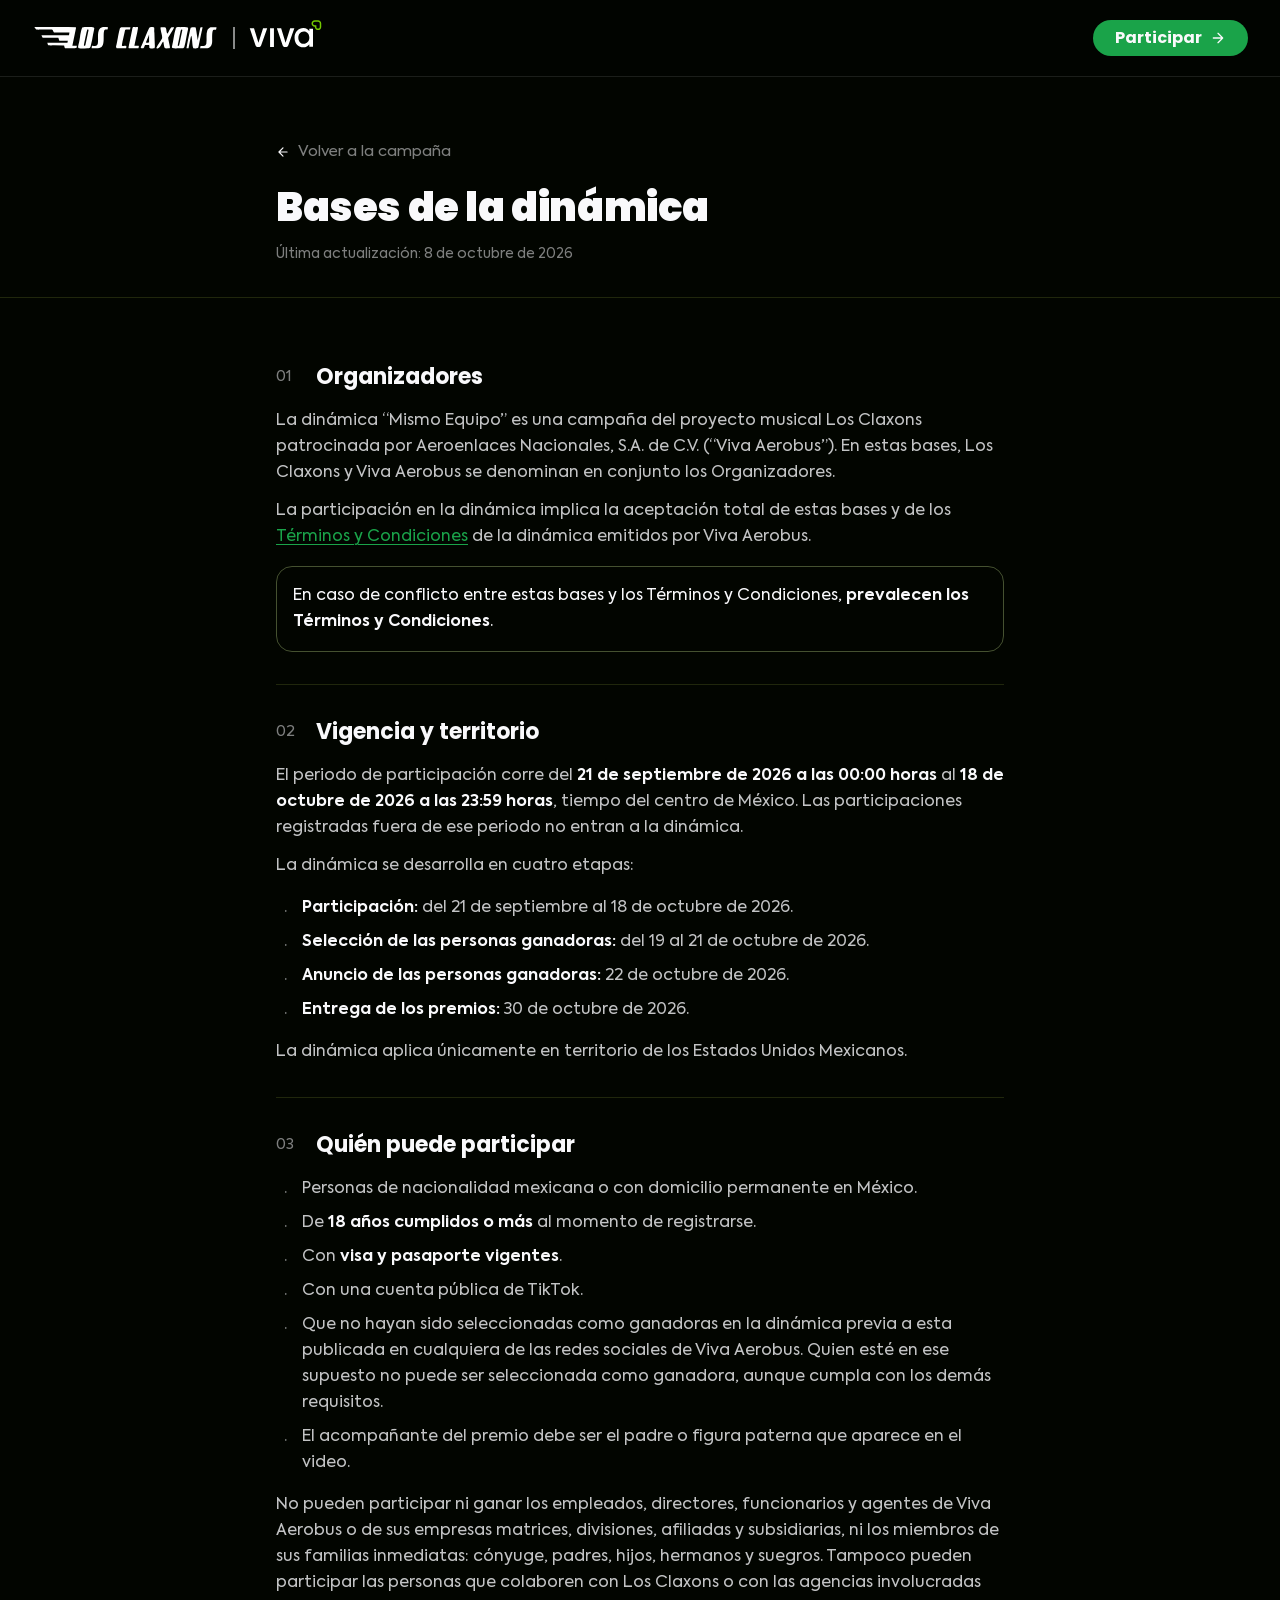
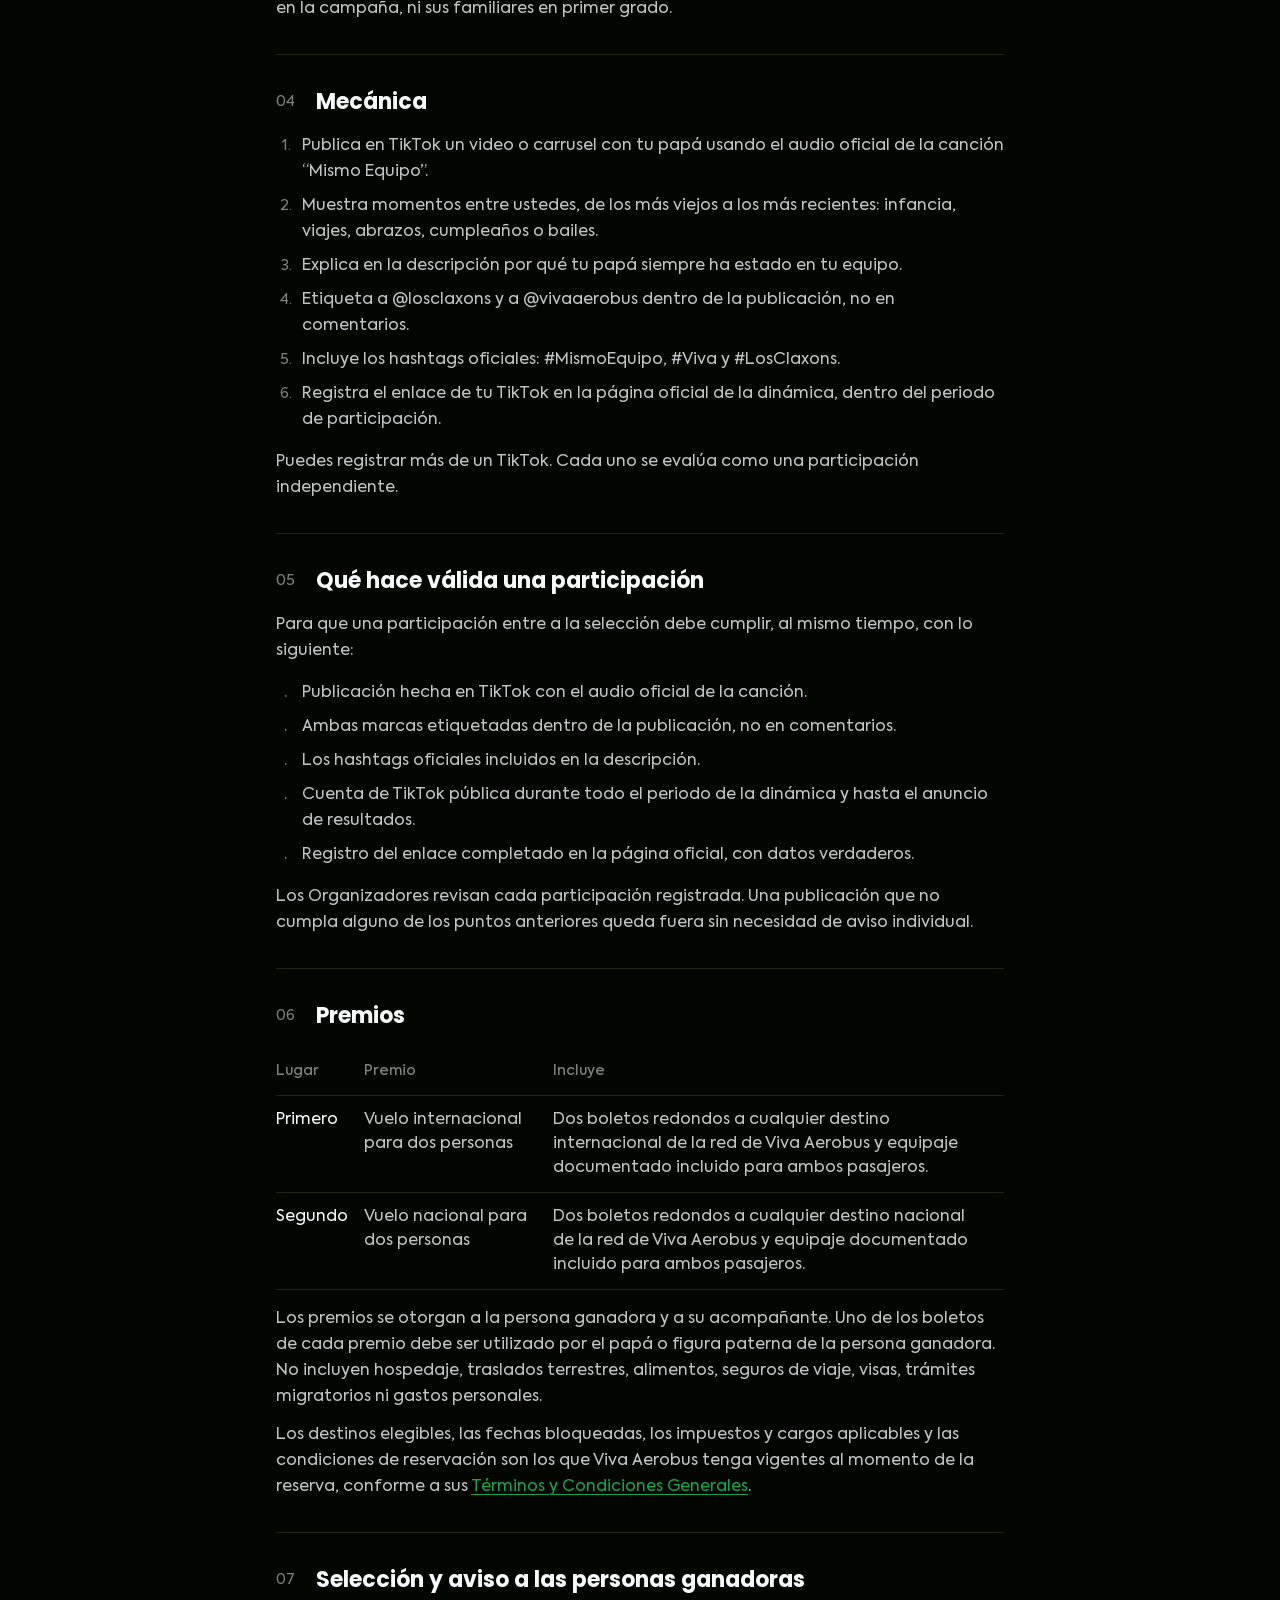
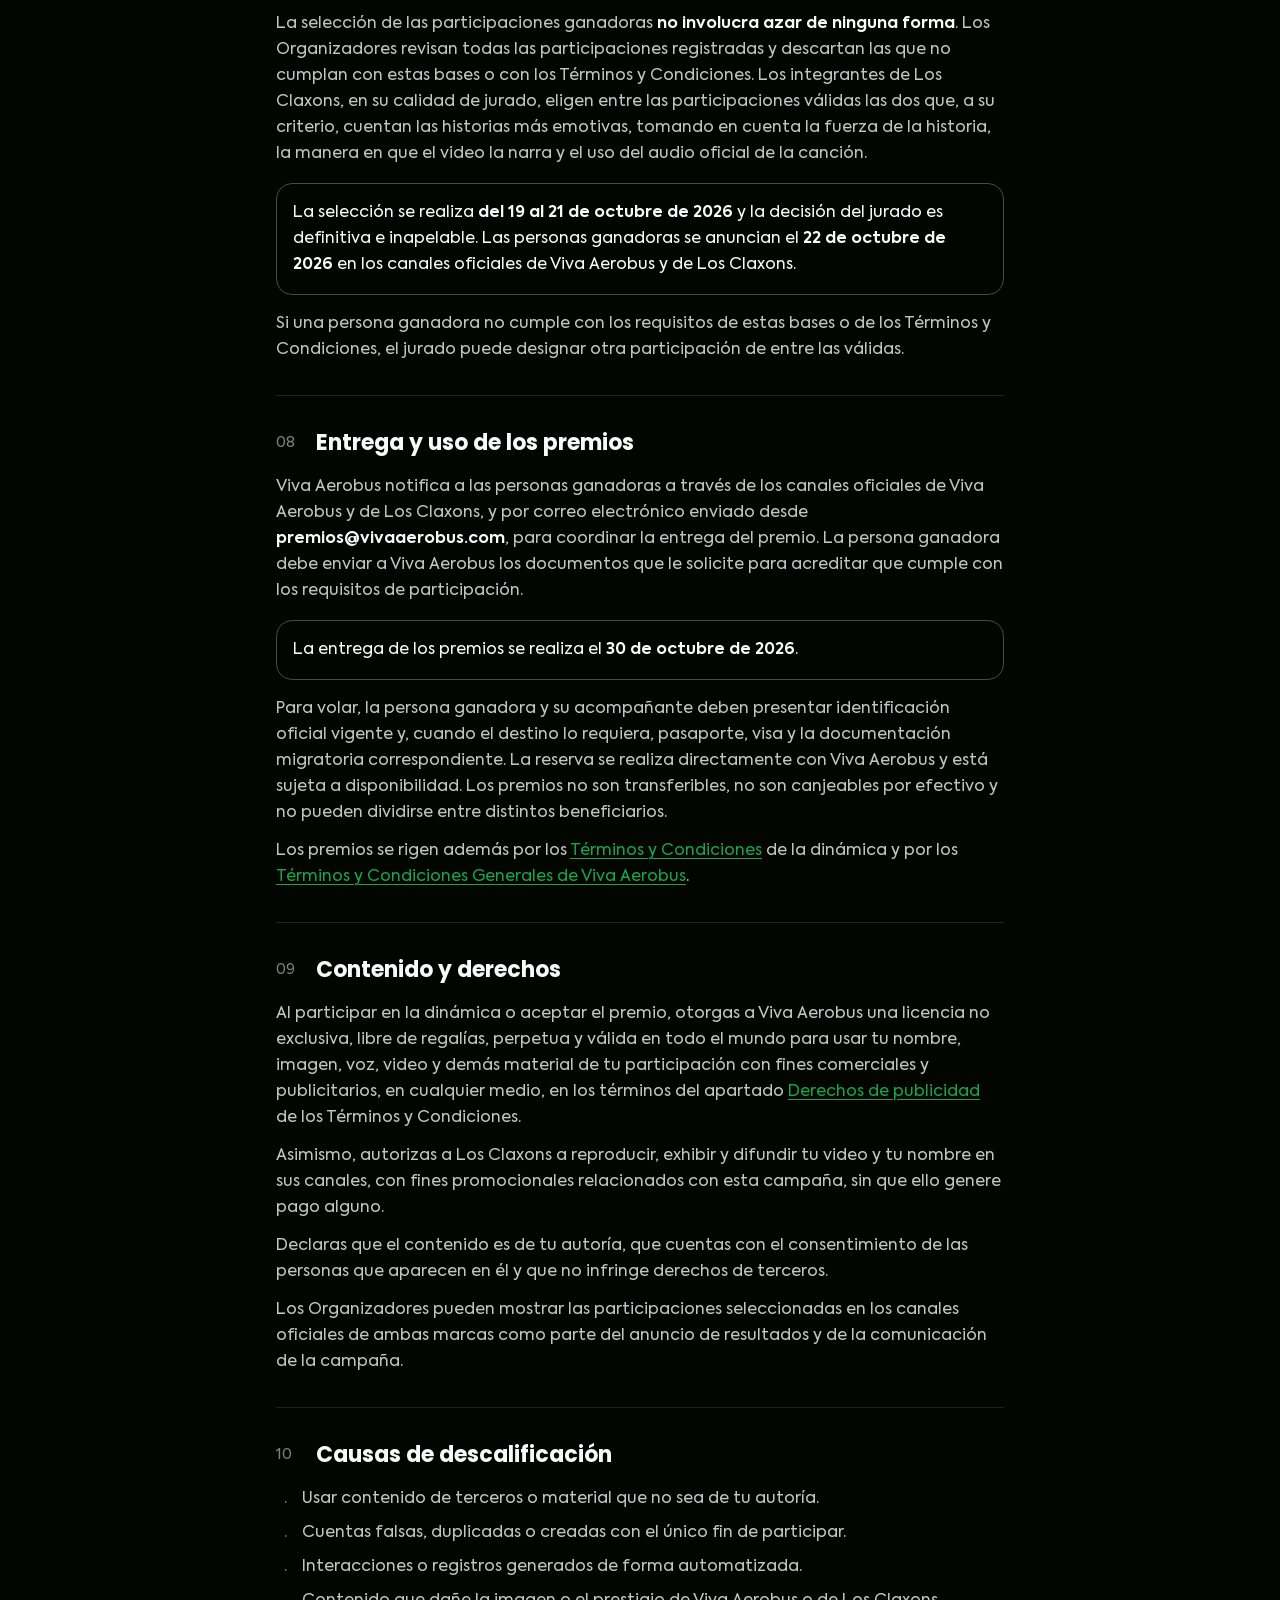
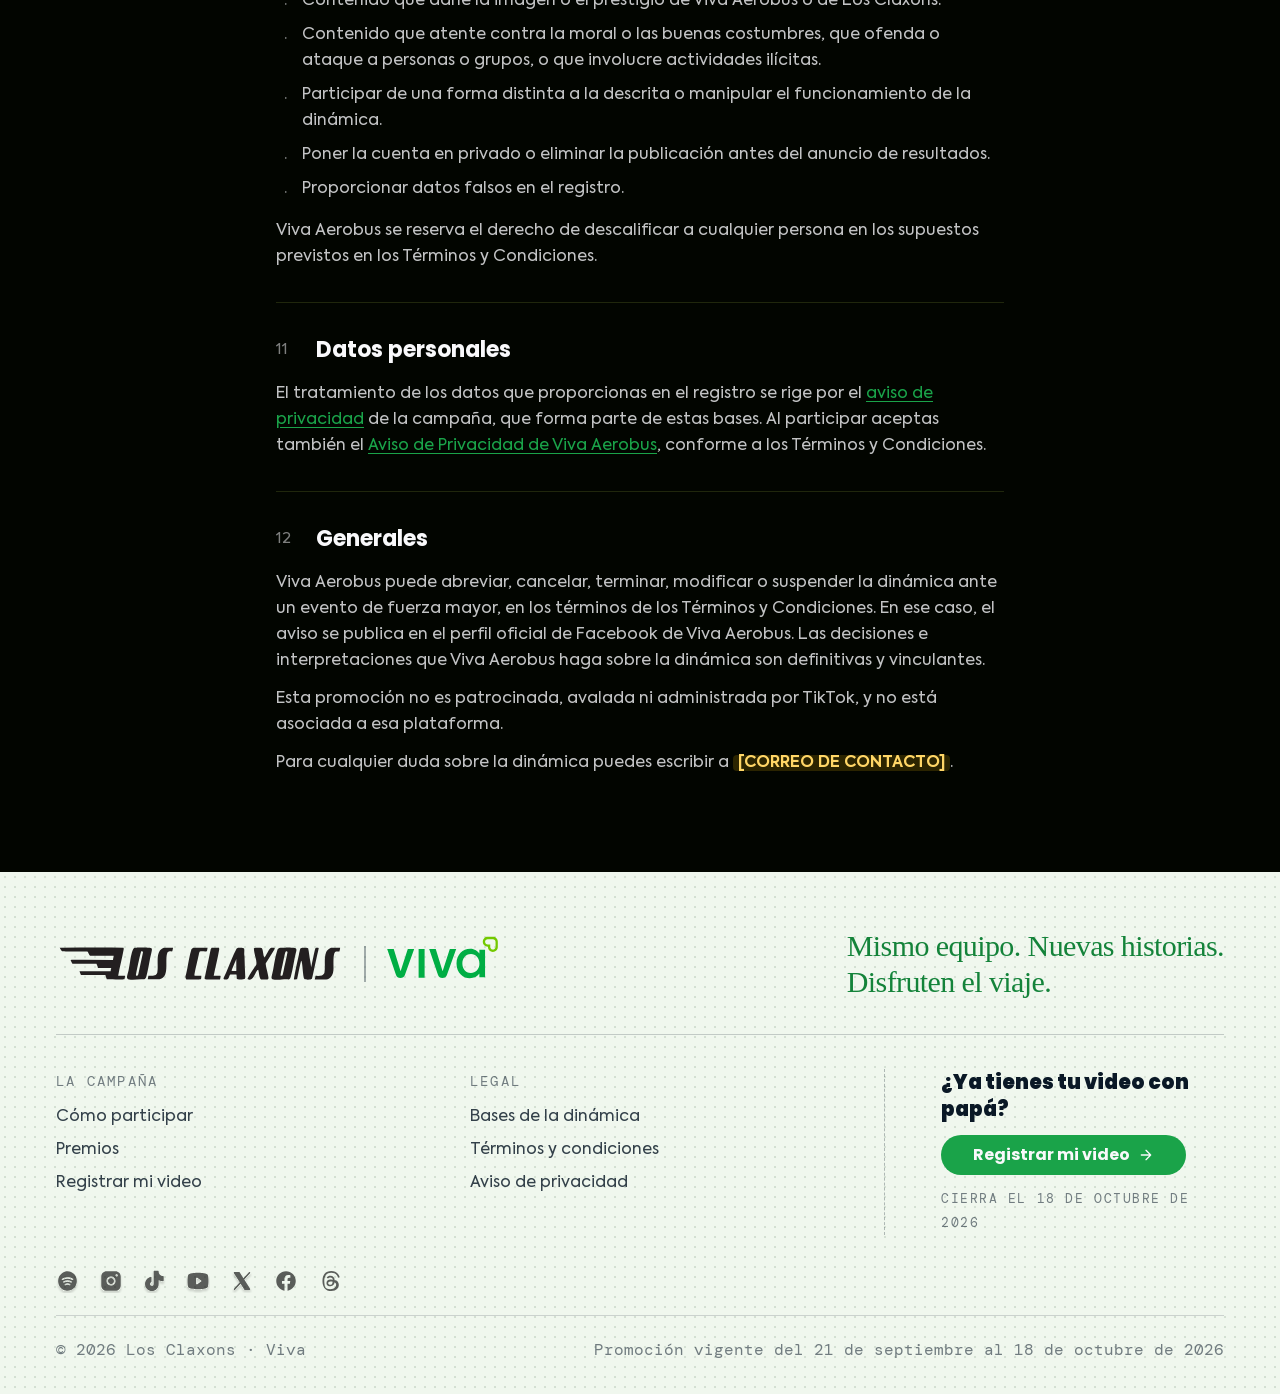
==== commit 40dfd717: "Cierre ampliado al 18 de octubre Seleccion del 19 al 21, anuncio el 22 y entrega el 30 de octubre de" ====
--- a/bases.html
+++ b/bases.html
@@ -66,7 +66,7 @@
       </a>
 
       <h1 class="doc-titulo">Bases de la dinámica</h1>
-      <p class="doc-fecha">Última actualización: 16 de septiembre de 2026</p>
+      <p class="doc-fecha">Última actualización: 8 de octubre de 2026</p>
 
     </div>
   </header>
@@ -87,13 +87,13 @@
 
       <section id="vigencia">
         <h2><span class="n">02</span>Vigencia y territorio</h2>
-        <p>El periodo de participación corre del <strong>21 de septiembre de 2026 a las 00:00 horas</strong> al <strong>9 de octubre de 2026 a las 23:59 horas</strong>, tiempo del centro de México. Las participaciones registradas fuera de ese periodo no entran a la dinámica.</p>
+        <p>El periodo de participación corre del <strong>21 de septiembre de 2026 a las 00:00 horas</strong> al <strong>18 de octubre de 2026 a las 23:59 horas</strong>, tiempo del centro de México. Las participaciones registradas fuera de ese periodo no entran a la dinámica.</p>
         <p>La dinámica se desarrolla en cuatro etapas:</p>
         <ul>
-          <li><strong>Participación:</strong> del 21 de septiembre al 9 de octubre de 2026.</li>
-          <li><strong>Selección de las personas ganadoras:</strong> del 9 al 13 de octubre de 2026.</li>
-          <li><strong>Anuncio de las personas ganadoras:</strong> 14 de octubre de 2026.</li>
-          <li><strong>Entrega de los premios:</strong> 14 y 15 de octubre de 2026.</li>
+          <li><strong>Participación:</strong> del 21 de septiembre al 18 de octubre de 2026.</li>
+          <li><strong>Selección de las personas ganadoras:</strong> del 19 al 21 de octubre de 2026.</li>
+          <li><strong>Anuncio de las personas ganadoras:</strong> 22 de octubre de 2026.</li>
+          <li><strong>Entrega de los premios:</strong> 30 de octubre de 2026.</li>
         </ul>
         <p>La dinámica aplica únicamente en territorio de los Estados Unidos Mexicanos.</p>
       </section>
@@ -166,7 +166,7 @@
         <h2><span class="n">07</span>Selección y aviso a las personas ganadoras</h2>
         <p>La selección de las participaciones ganadoras <strong>no involucra azar de ninguna forma</strong>. Los Organizadores revisan todas las participaciones registradas y descartan las que no cumplan con estas bases o con los Términos y Condiciones. Los integrantes de Los Claxons, en su calidad de jurado, eligen entre las participaciones válidas las dos que, a su criterio, cuentan las historias más emotivas, tomando en cuenta la fuerza de la historia, la manera en que el video la narra y el uso del audio oficial de la canción.</p>
         <div class="doc-nota">
-          <p>La selección se realiza <strong>del 9 al 13 de octubre de 2026</strong> y la decisión del jurado es definitiva e inapelable. Las personas ganadoras se anuncian el <strong>14 de octubre de 2026</strong> en los canales oficiales de Viva Aerobus y de Los Claxons.</p>
+          <p>La selección se realiza <strong>del 19 al 21 de octubre de 2026</strong> y la decisión del jurado es definitiva e inapelable. Las personas ganadoras se anuncian el <strong>22 de octubre de 2026</strong> en los canales oficiales de Viva Aerobus y de Los Claxons.</p>
         </div>
         <p>Si una persona ganadora no cumple con los requisitos de estas bases o de los Términos y Condiciones, el jurado puede designar otra participación de entre las válidas.</p>
       </section>
@@ -175,7 +175,7 @@
         <h2><span class="n">08</span>Entrega y uso de los premios</h2>
         <p>Viva Aerobus notifica a las personas ganadoras a través de los canales oficiales de Viva Aerobus y de Los Claxons, y por correo electrónico enviado desde <strong>premios@vivaaerobus.com</strong>, para coordinar la entrega del premio. La persona ganadora debe enviar a Viva Aerobus los documentos que le solicite para acreditar que cumple con los requisitos de participación.</p>
         <div class="doc-nota">
-          <p>La entrega de los premios se realiza el <strong>14 y 15 de octubre de 2026</strong>.</p>
+          <p>La entrega de los premios se realiza el <strong>30 de octubre de 2026</strong>.</p>
         </div>
         <p>Para volar, la persona ganadora y su acompañante deben presentar identificación oficial vigente y, cuando el destino lo requiera, pasaporte, visa y la documentación migratoria correspondiente. La reserva se realiza directamente con Viva Aerobus y está sujeta a disponibilidad. Los premios no son transferibles, no son canjeables por efectivo y no pueden dividirse entre distintos beneficiarios.</p>
         <p>Los premios se rigen además por los <a href="terminos.html#premio">Términos y Condiciones</a> de la dinámica y por los <a href="https://www.vivaaerobus.com/es-mx/legal/terminos-y-condiciones" target="_blank" rel="noopener">Términos y Condiciones Generales de Viva Aerobus</a>.</p>
@@ -256,7 +256,7 @@
           Registrar mi video
           <img src="assets/icon-arrow-right.svg" alt="" width="16" height="16">
         </a>
-        <p class="plazo">Cierra el 9 de octubre de 2026</p>
+        <p class="plazo">Cierra el 18 de octubre de 2026</p>
       </div>
     </div>
 
@@ -272,7 +272,7 @@
 
     <div class="d-pie-bajo">
       <span>© 2026 Los Claxons · Viva</span>
-      <span>Promoción vigente del 21 de septiembre al 9 de octubre de 2026</span>
+      <span>Promoción vigente del 21 de septiembre al 18 de octubre de 2026</span>
     </div>
   </div>
 </footer>
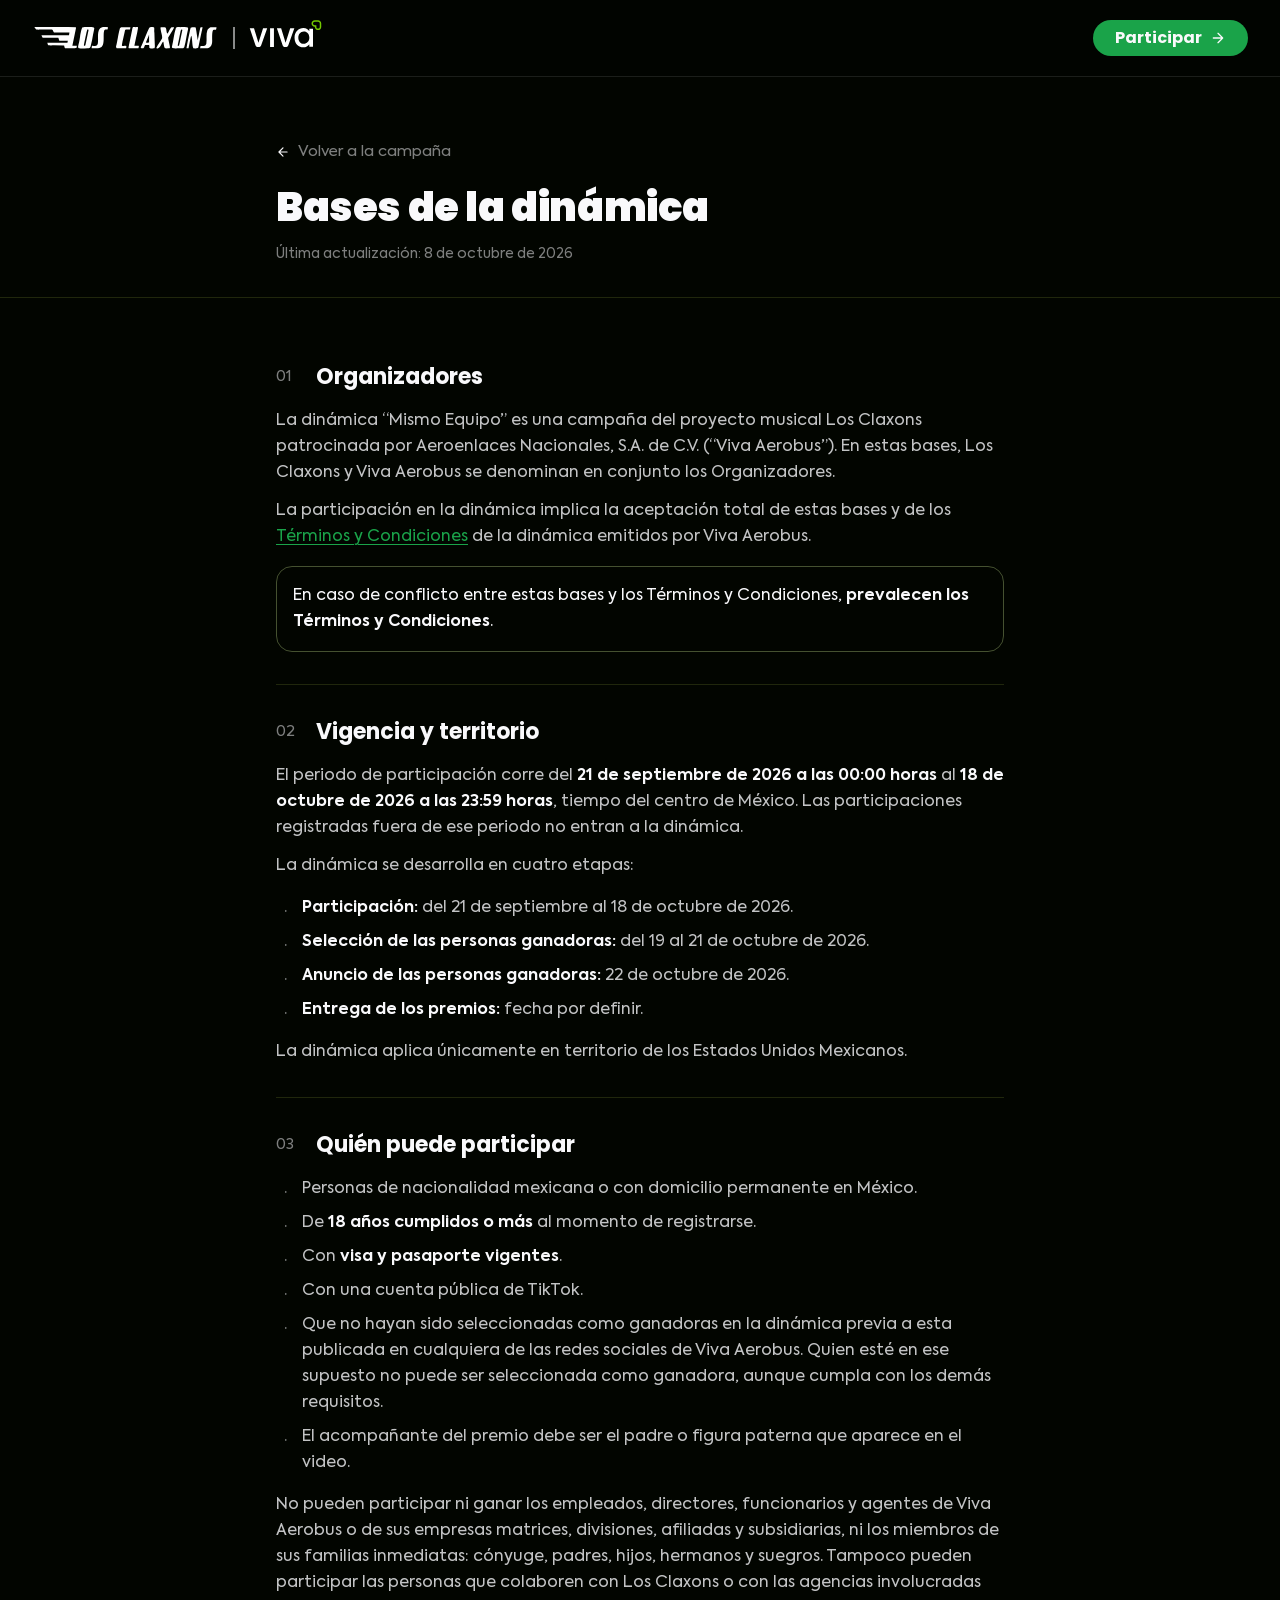
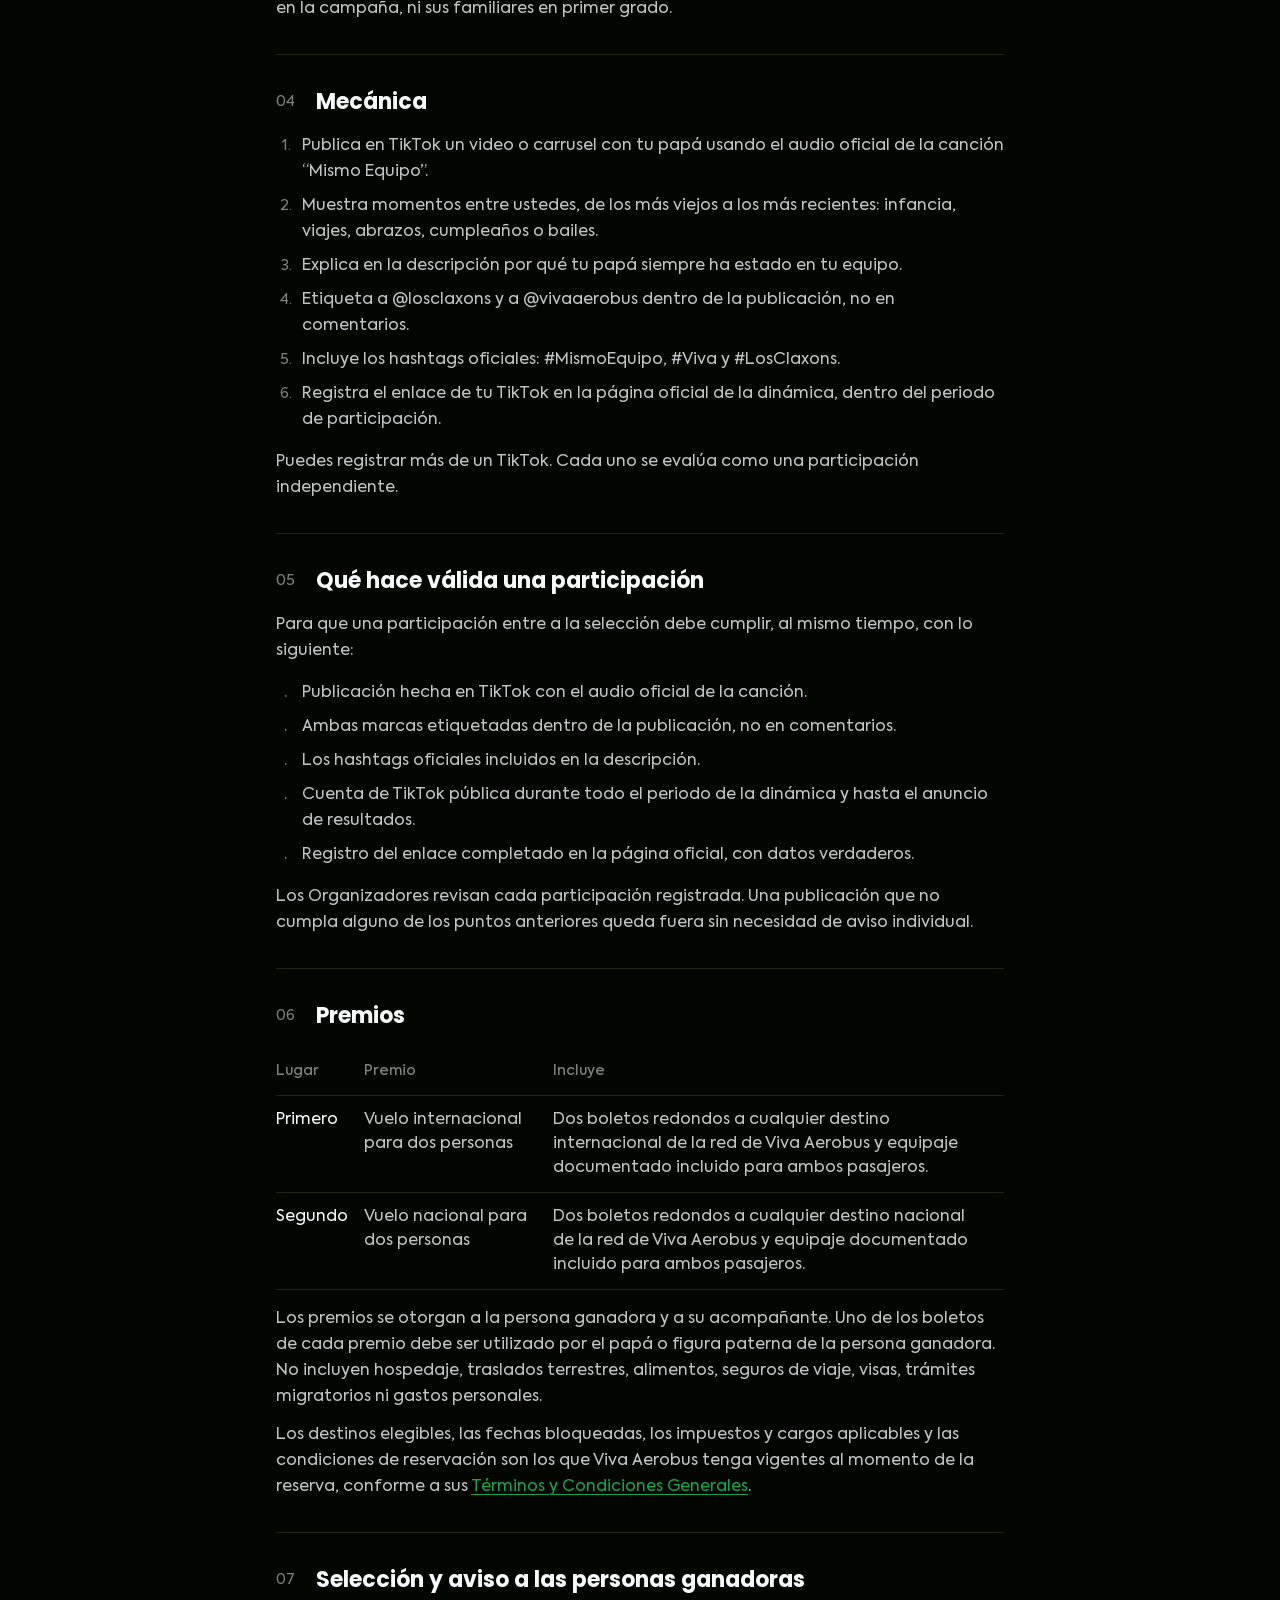
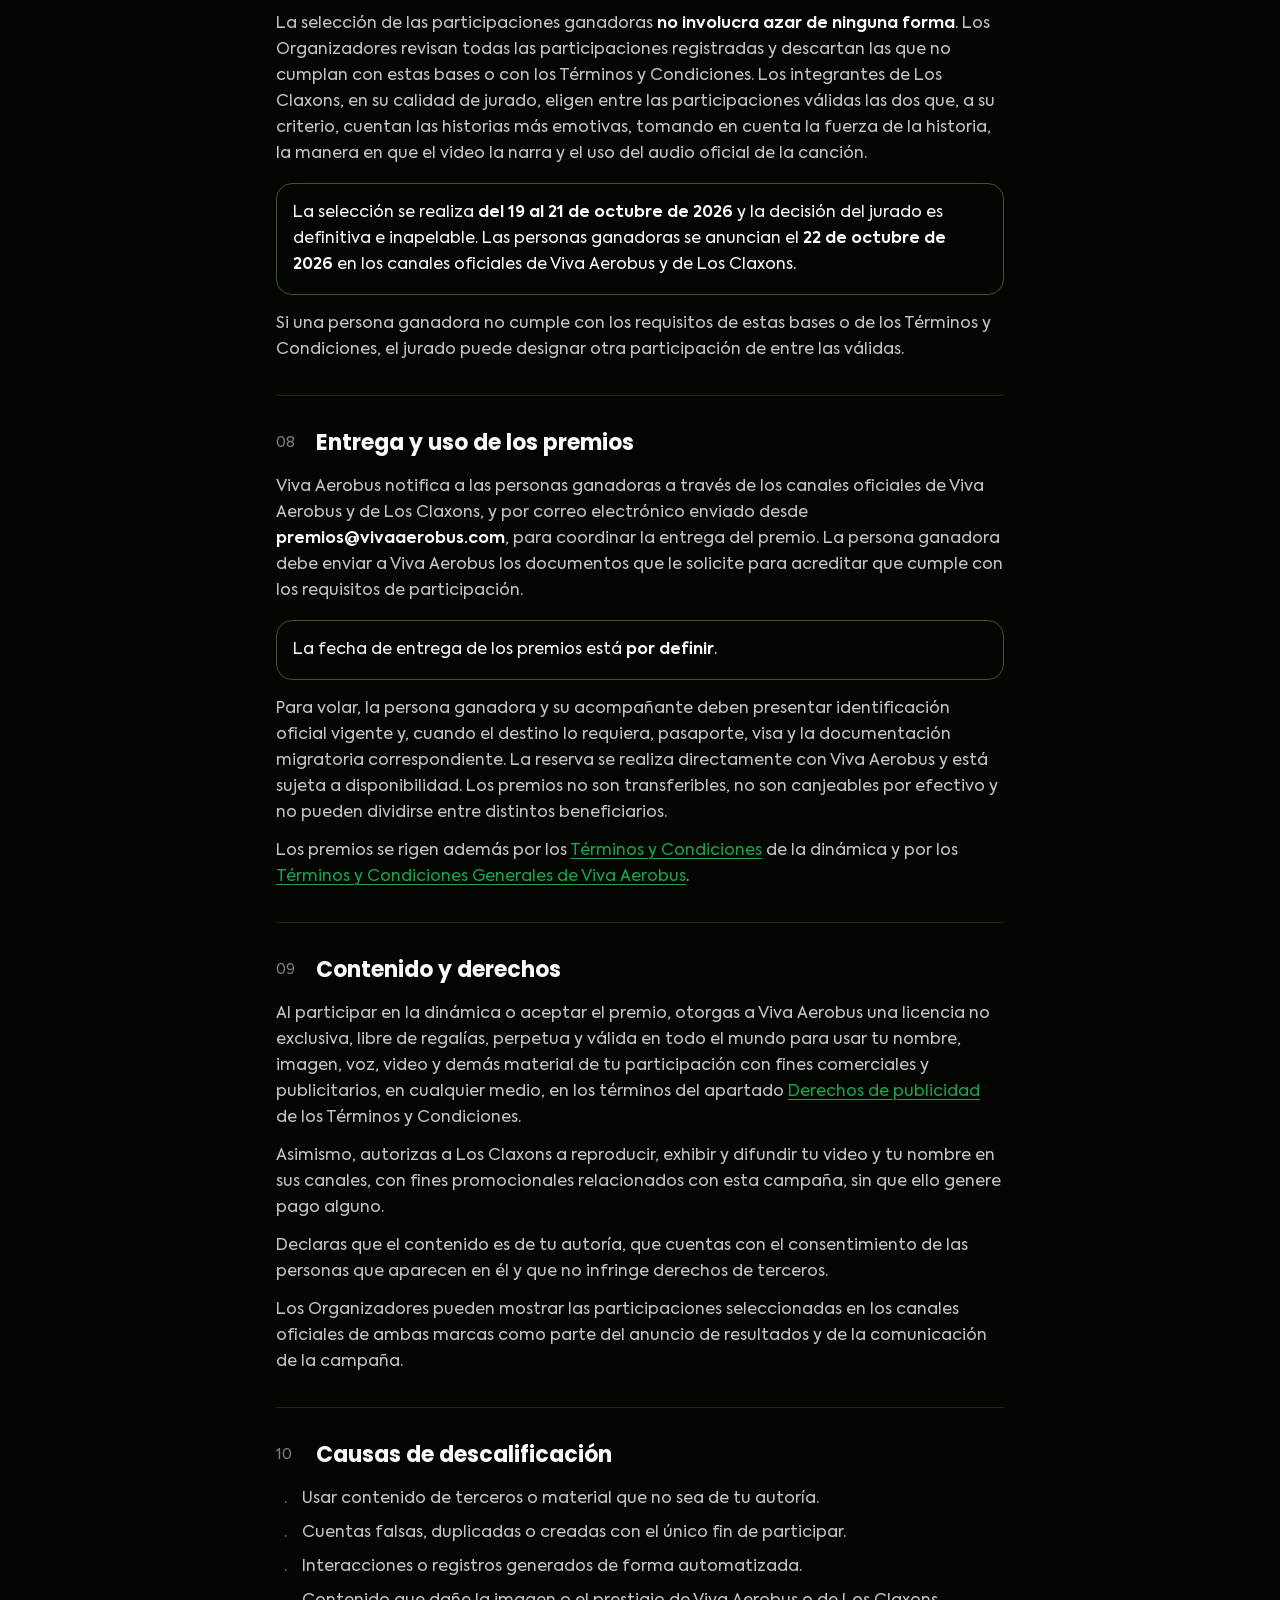
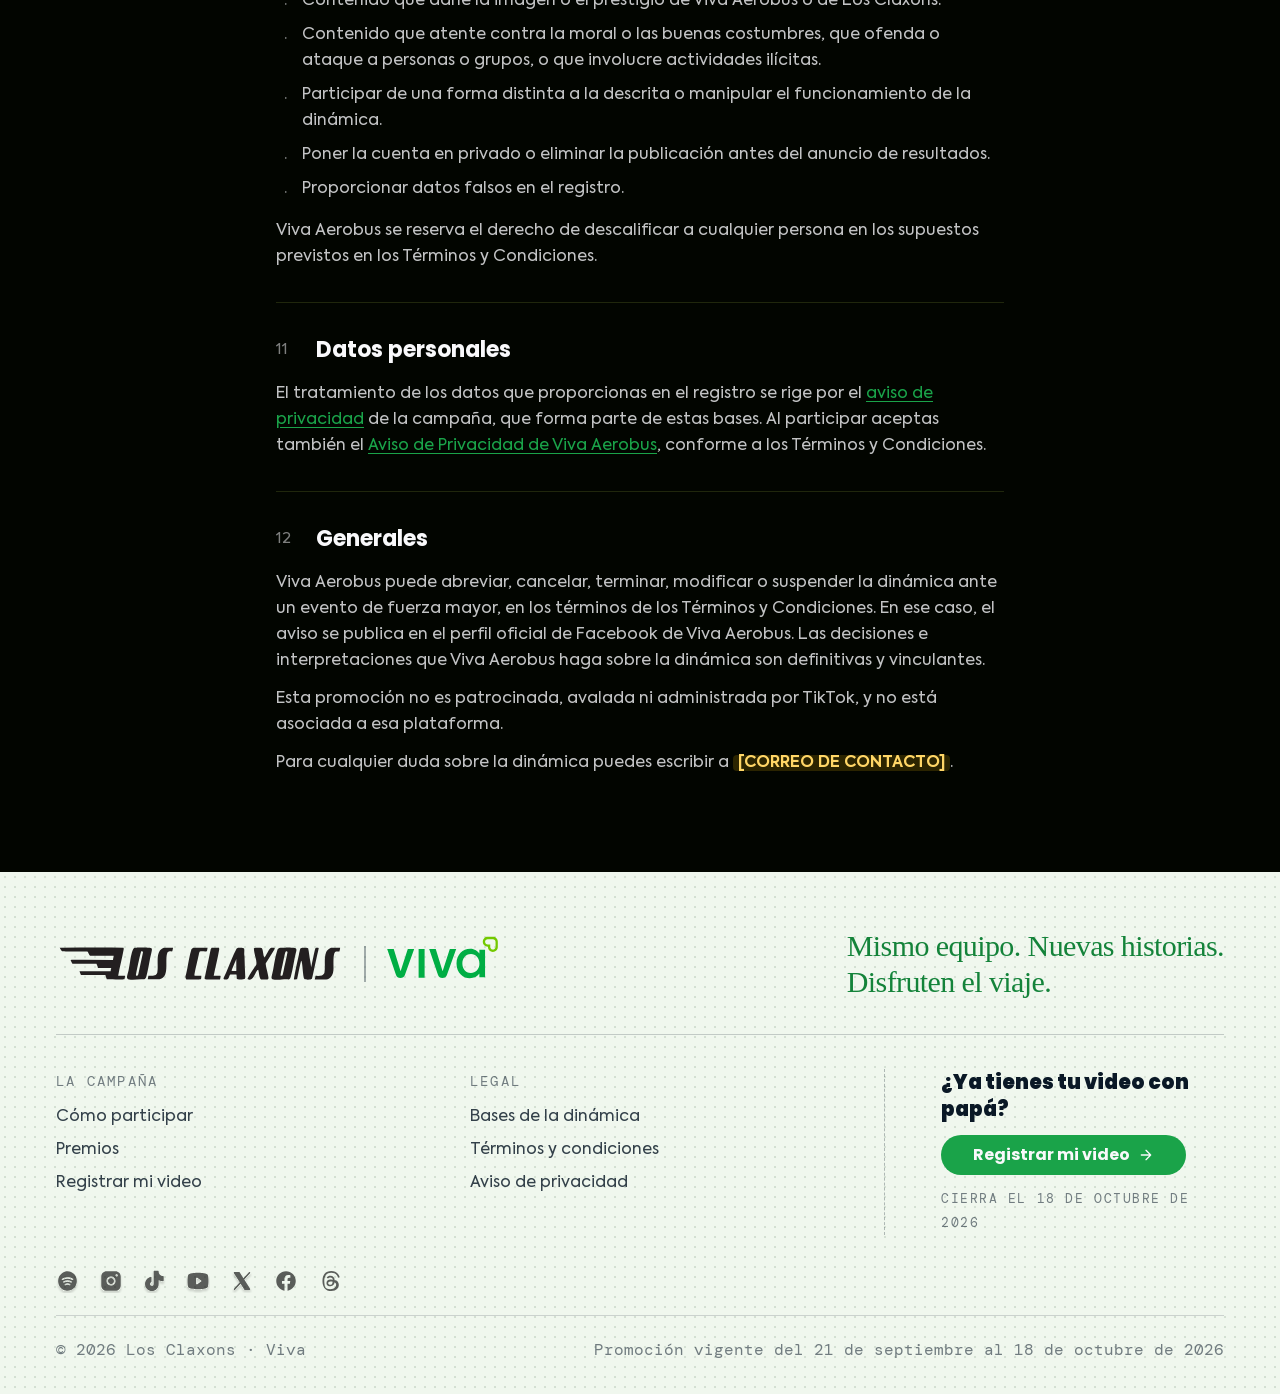
==== commit 842659e1: "Entrega del premio: fecha por definir Bases y terminos. El resto del calendario no cambia." ====
--- a/bases.html
+++ b/bases.html
@@ -93,7 +93,7 @@
           <li><strong>Participación:</strong> del 21 de septiembre al 18 de octubre de 2026.</li>
           <li><strong>Selección de las personas ganadoras:</strong> del 19 al 21 de octubre de 2026.</li>
           <li><strong>Anuncio de las personas ganadoras:</strong> 22 de octubre de 2026.</li>
-          <li><strong>Entrega de los premios:</strong> 30 de octubre de 2026.</li>
+          <li><strong>Entrega de los premios:</strong> fecha por definir.</li>
         </ul>
         <p>La dinámica aplica únicamente en territorio de los Estados Unidos Mexicanos.</p>
       </section>
@@ -175,7 +175,7 @@
         <h2><span class="n">08</span>Entrega y uso de los premios</h2>
         <p>Viva Aerobus notifica a las personas ganadoras a través de los canales oficiales de Viva Aerobus y de Los Claxons, y por correo electrónico enviado desde <strong>premios@vivaaerobus.com</strong>, para coordinar la entrega del premio. La persona ganadora debe enviar a Viva Aerobus los documentos que le solicite para acreditar que cumple con los requisitos de participación.</p>
         <div class="doc-nota">
-          <p>La entrega de los premios se realiza el <strong>30 de octubre de 2026</strong>.</p>
+          <p>La fecha de entrega de los premios está <strong>por definir</strong>.</p>
         </div>
         <p>Para volar, la persona ganadora y su acompañante deben presentar identificación oficial vigente y, cuando el destino lo requiera, pasaporte, visa y la documentación migratoria correspondiente. La reserva se realiza directamente con Viva Aerobus y está sujeta a disponibilidad. Los premios no son transferibles, no son canjeables por efectivo y no pueden dividirse entre distintos beneficiarios.</p>
         <p>Los premios se rigen además por los <a href="terminos.html#premio">Términos y Condiciones</a> de la dinámica y por los <a href="https://www.vivaaerobus.com/es-mx/legal/terminos-y-condiciones" target="_blank" rel="noopener">Términos y Condiciones Generales de Viva Aerobus</a>.</p>
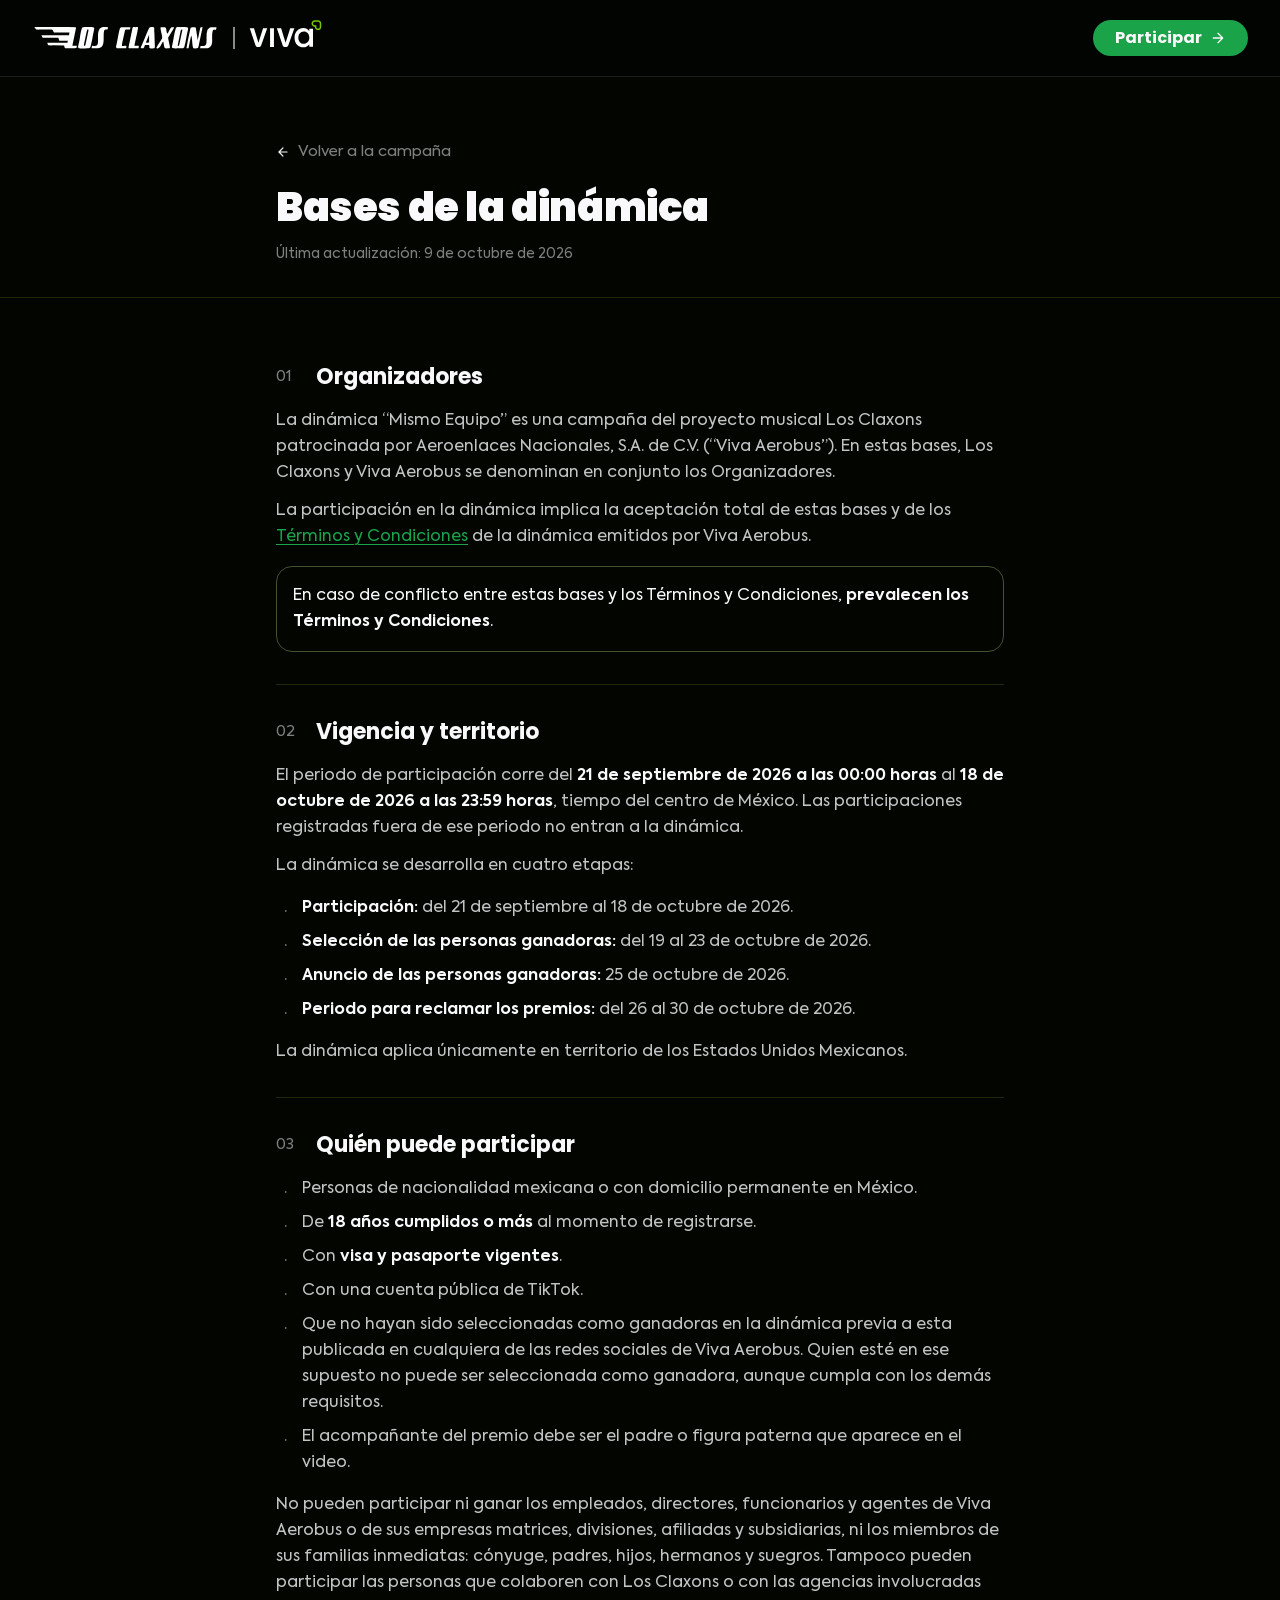
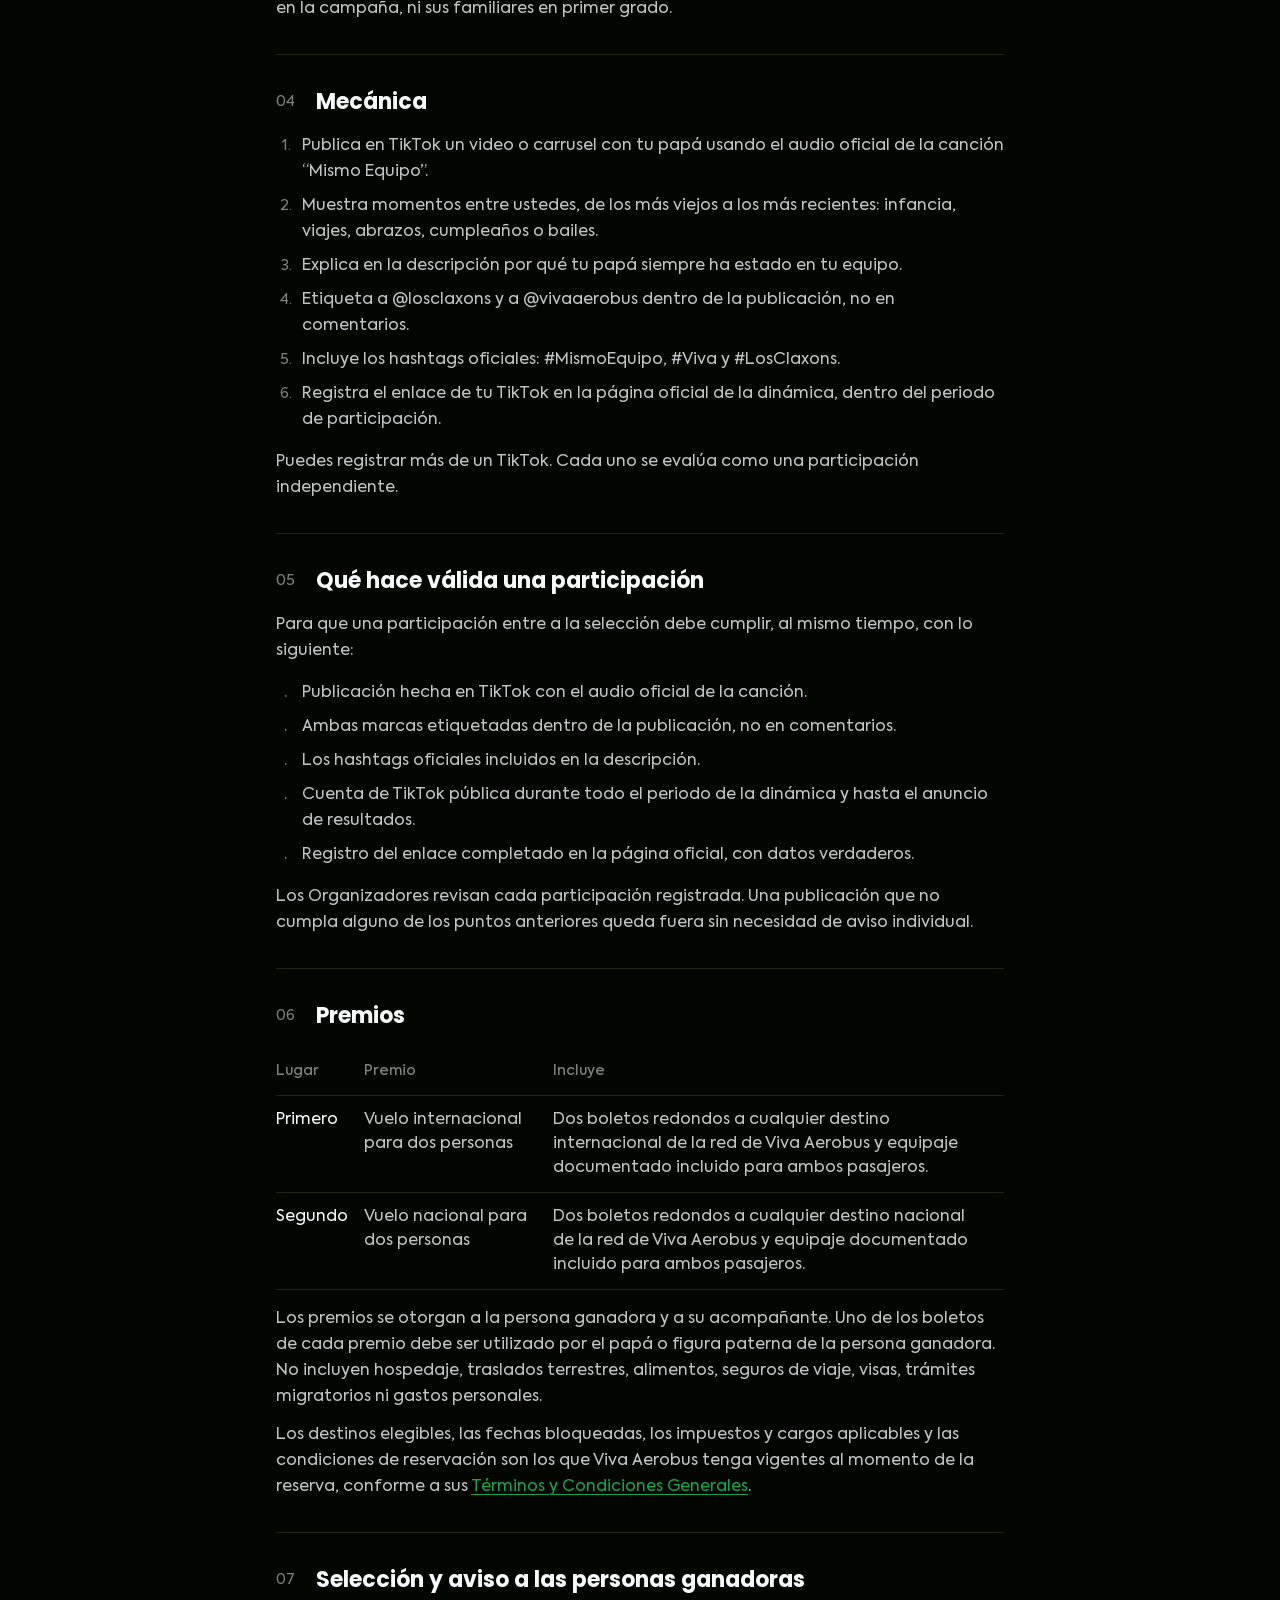
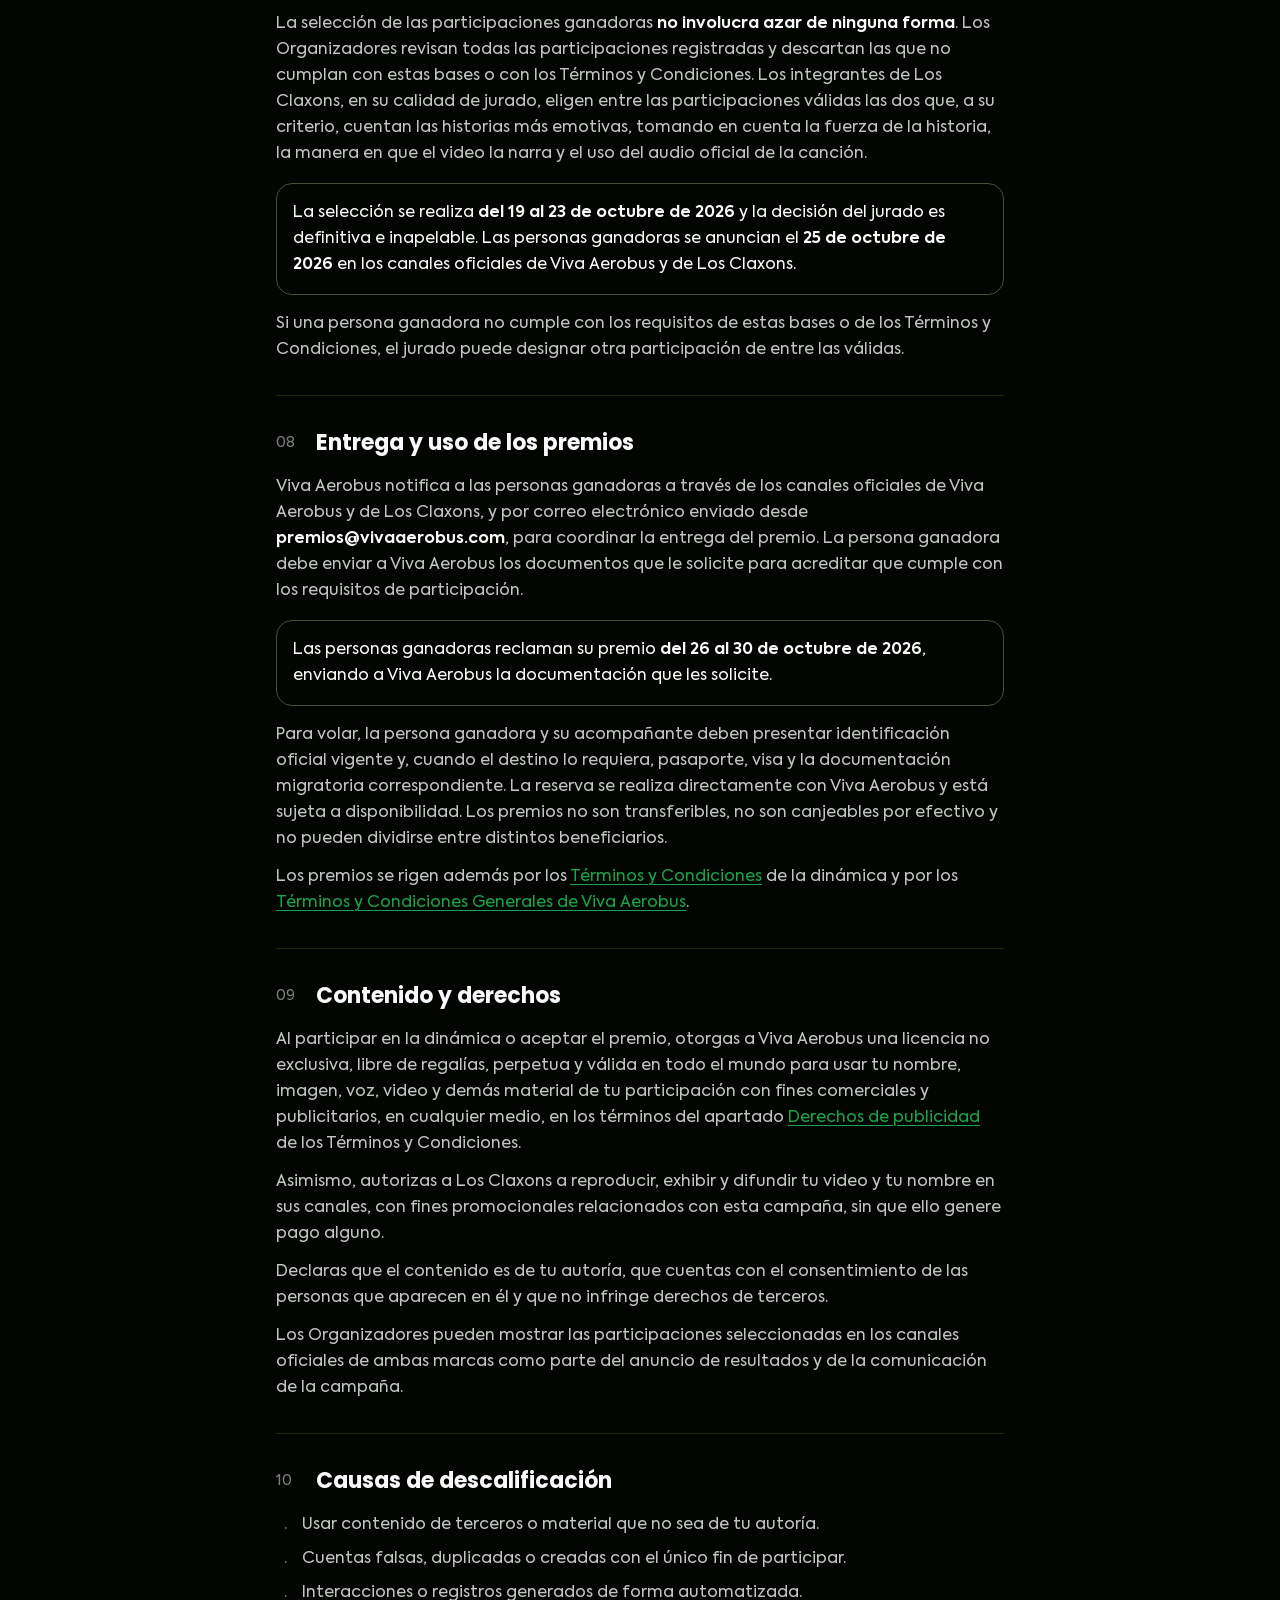
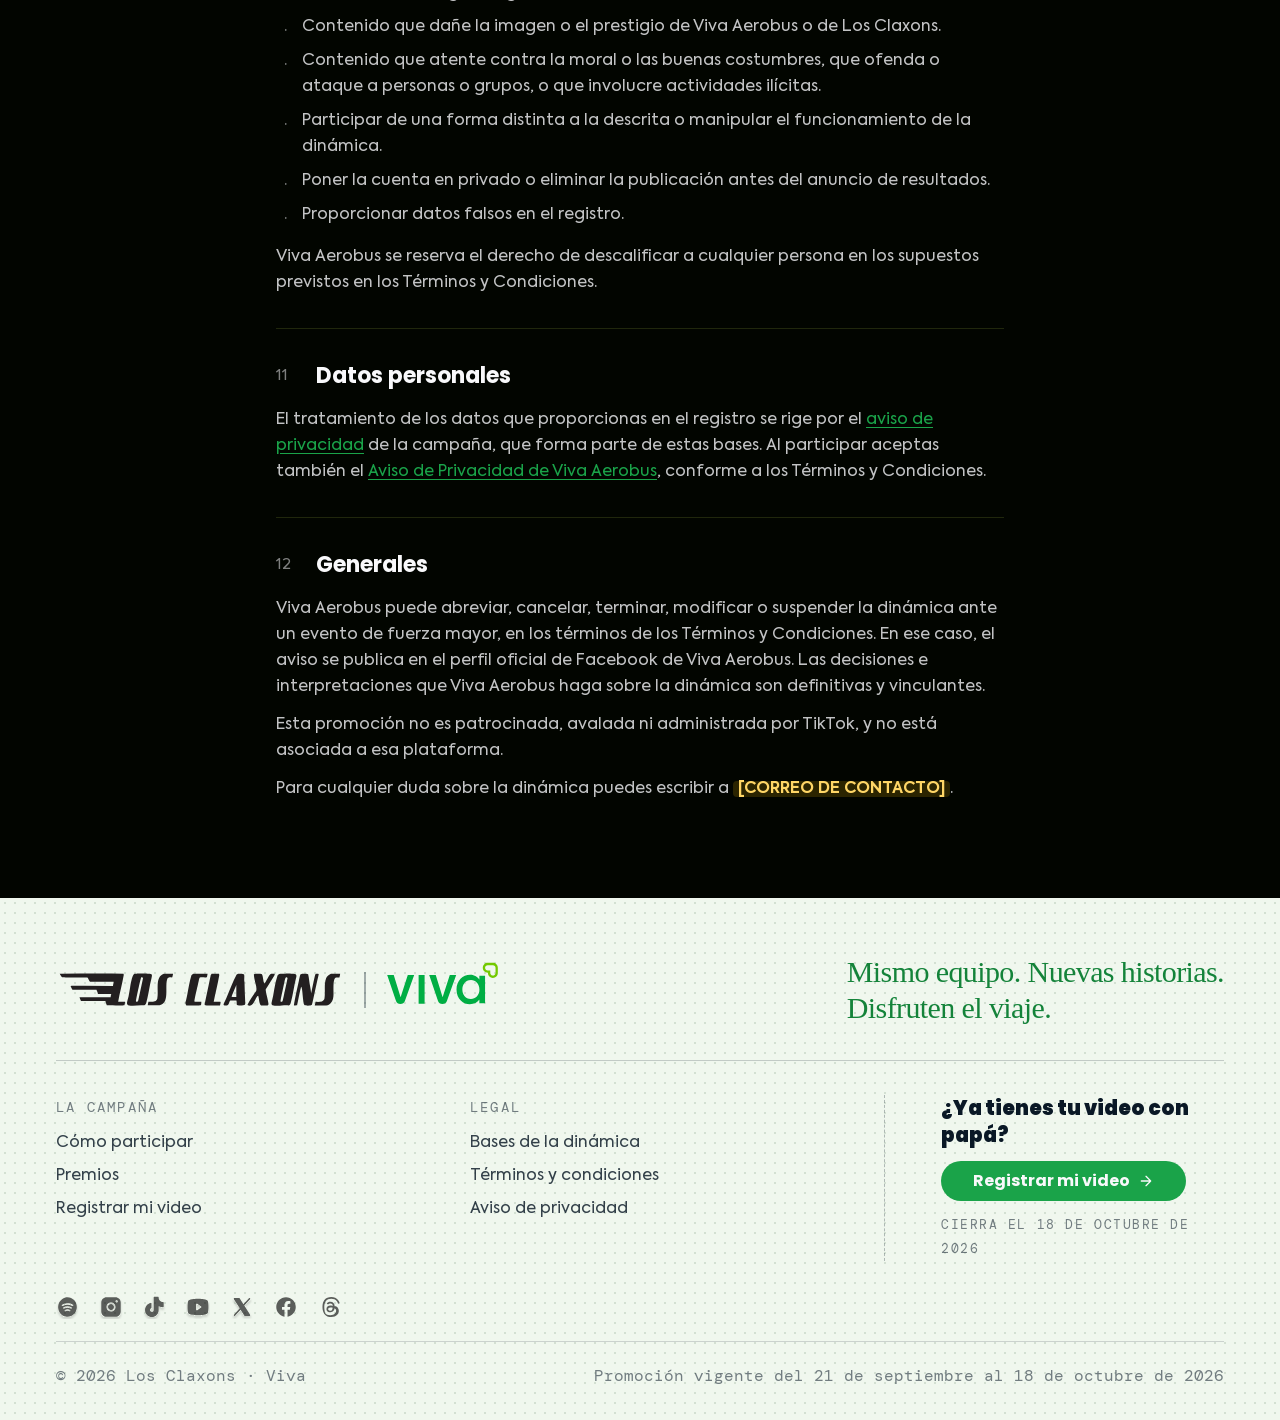
==== commit 328fa9cf: "Calendario aprobado: seleccion 19-23, anuncio 25, reclamo 26-30 de octubre Cierre el 18 de octubre s" ====
--- a/bases.html
+++ b/bases.html
@@ -66,7 +66,7 @@
       </a>
 
       <h1 class="doc-titulo">Bases de la dinámica</h1>
-      <p class="doc-fecha">Última actualización: 8 de octubre de 2026</p>
+      <p class="doc-fecha">Última actualización: 9 de octubre de 2026</p>
 
     </div>
   </header>
@@ -91,9 +91,9 @@
         <p>La dinámica se desarrolla en cuatro etapas:</p>
         <ul>
           <li><strong>Participación:</strong> del 21 de septiembre al 18 de octubre de 2026.</li>
-          <li><strong>Selección de las personas ganadoras:</strong> del 19 al 21 de octubre de 2026.</li>
-          <li><strong>Anuncio de las personas ganadoras:</strong> 22 de octubre de 2026.</li>
-          <li><strong>Entrega de los premios:</strong> fecha por definir.</li>
+          <li><strong>Selección de las personas ganadoras:</strong> del 19 al 23 de octubre de 2026.</li>
+          <li><strong>Anuncio de las personas ganadoras:</strong> 25 de octubre de 2026.</li>
+          <li><strong>Periodo para reclamar los premios:</strong> del 26 al 30 de octubre de 2026.</li>
         </ul>
         <p>La dinámica aplica únicamente en territorio de los Estados Unidos Mexicanos.</p>
       </section>
@@ -166,7 +166,7 @@
         <h2><span class="n">07</span>Selección y aviso a las personas ganadoras</h2>
         <p>La selección de las participaciones ganadoras <strong>no involucra azar de ninguna forma</strong>. Los Organizadores revisan todas las participaciones registradas y descartan las que no cumplan con estas bases o con los Términos y Condiciones. Los integrantes de Los Claxons, en su calidad de jurado, eligen entre las participaciones válidas las dos que, a su criterio, cuentan las historias más emotivas, tomando en cuenta la fuerza de la historia, la manera en que el video la narra y el uso del audio oficial de la canción.</p>
         <div class="doc-nota">
-          <p>La selección se realiza <strong>del 19 al 21 de octubre de 2026</strong> y la decisión del jurado es definitiva e inapelable. Las personas ganadoras se anuncian el <strong>22 de octubre de 2026</strong> en los canales oficiales de Viva Aerobus y de Los Claxons.</p>
+          <p>La selección se realiza <strong>del 19 al 23 de octubre de 2026</strong> y la decisión del jurado es definitiva e inapelable. Las personas ganadoras se anuncian el <strong>25 de octubre de 2026</strong> en los canales oficiales de Viva Aerobus y de Los Claxons.</p>
         </div>
         <p>Si una persona ganadora no cumple con los requisitos de estas bases o de los Términos y Condiciones, el jurado puede designar otra participación de entre las válidas.</p>
       </section>
@@ -175,7 +175,7 @@
         <h2><span class="n">08</span>Entrega y uso de los premios</h2>
         <p>Viva Aerobus notifica a las personas ganadoras a través de los canales oficiales de Viva Aerobus y de Los Claxons, y por correo electrónico enviado desde <strong>premios@vivaaerobus.com</strong>, para coordinar la entrega del premio. La persona ganadora debe enviar a Viva Aerobus los documentos que le solicite para acreditar que cumple con los requisitos de participación.</p>
         <div class="doc-nota">
-          <p>La fecha de entrega de los premios está <strong>por definir</strong>.</p>
+          <p>Las personas ganadoras reclaman su premio <strong>del 26 al 30 de octubre de 2026</strong>, enviando a Viva Aerobus la documentación que les solicite.</p>
         </div>
         <p>Para volar, la persona ganadora y su acompañante deben presentar identificación oficial vigente y, cuando el destino lo requiera, pasaporte, visa y la documentación migratoria correspondiente. La reserva se realiza directamente con Viva Aerobus y está sujeta a disponibilidad. Los premios no son transferibles, no son canjeables por efectivo y no pueden dividirse entre distintos beneficiarios.</p>
         <p>Los premios se rigen además por los <a href="terminos.html#premio">Términos y Condiciones</a> de la dinámica y por los <a href="https://www.vivaaerobus.com/es-mx/legal/terminos-y-condiciones" target="_blank" rel="noopener">Términos y Condiciones Generales de Viva Aerobus</a>.</p>
